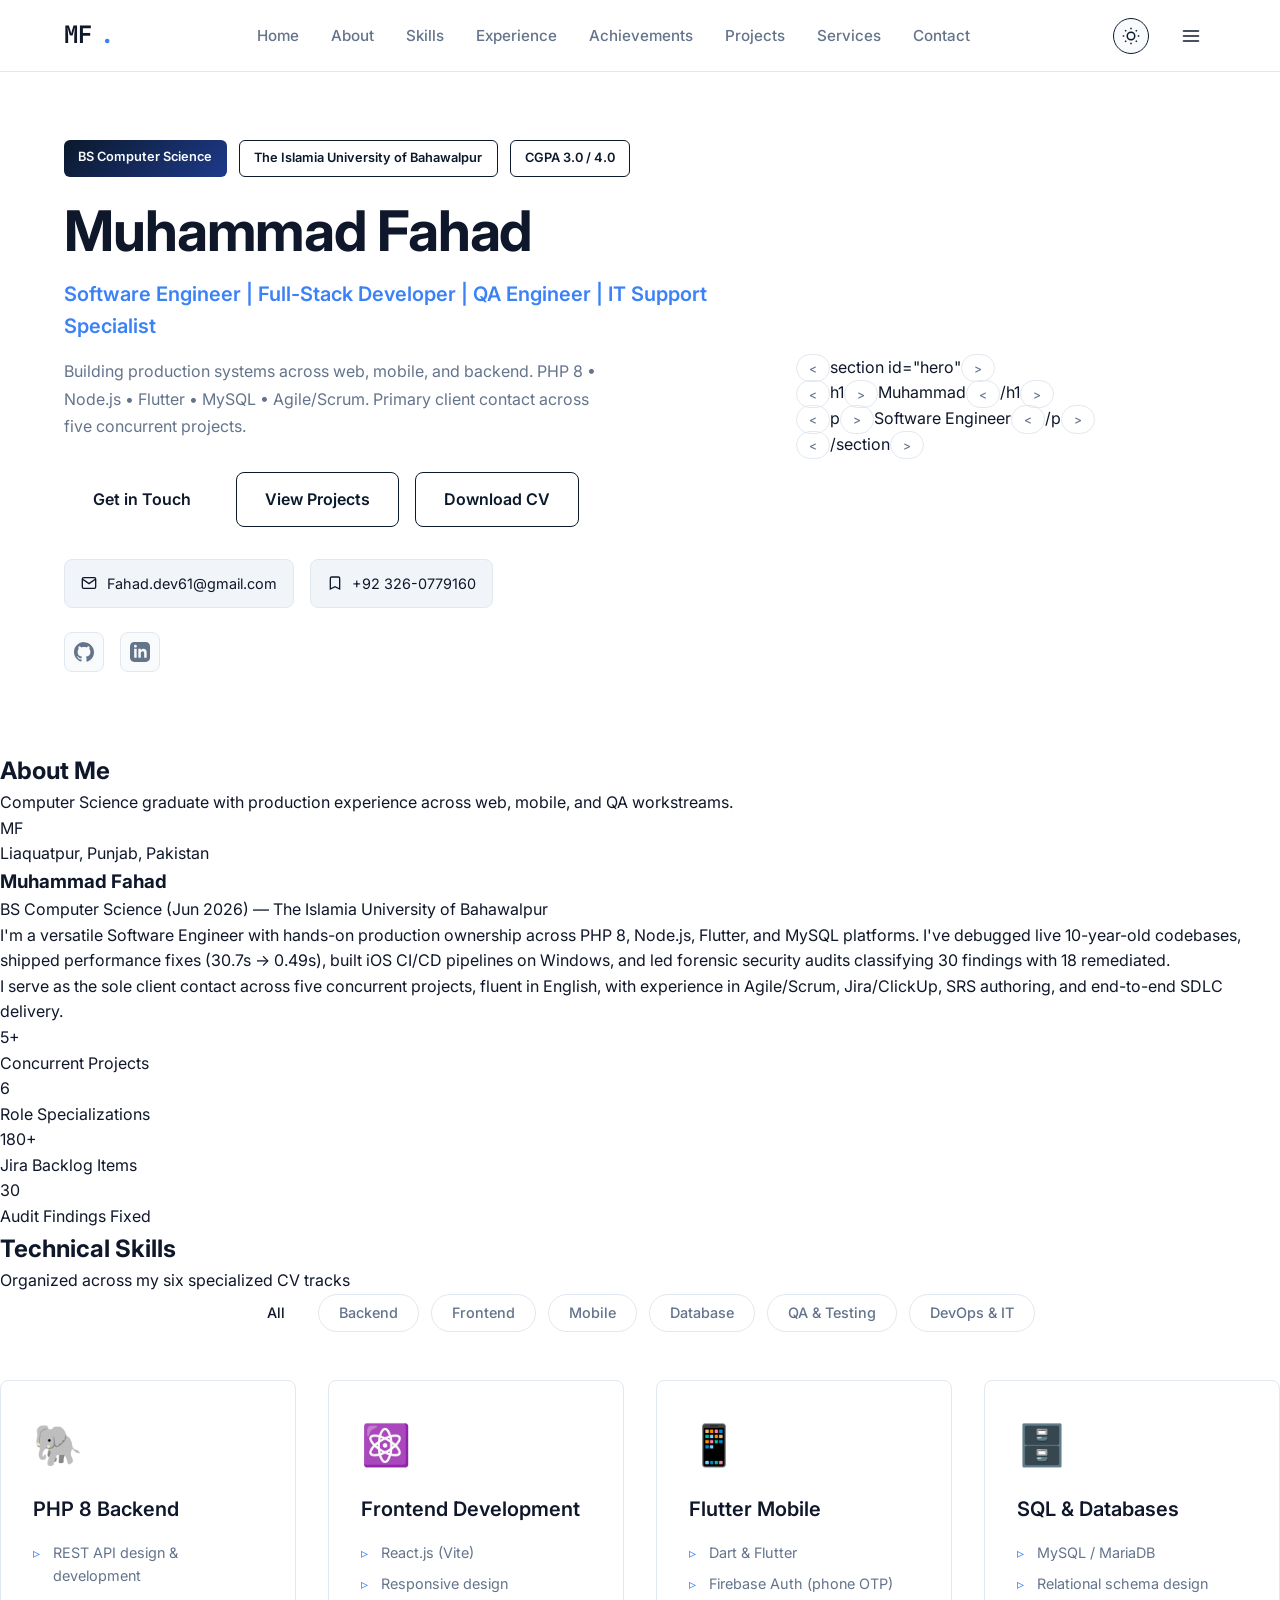
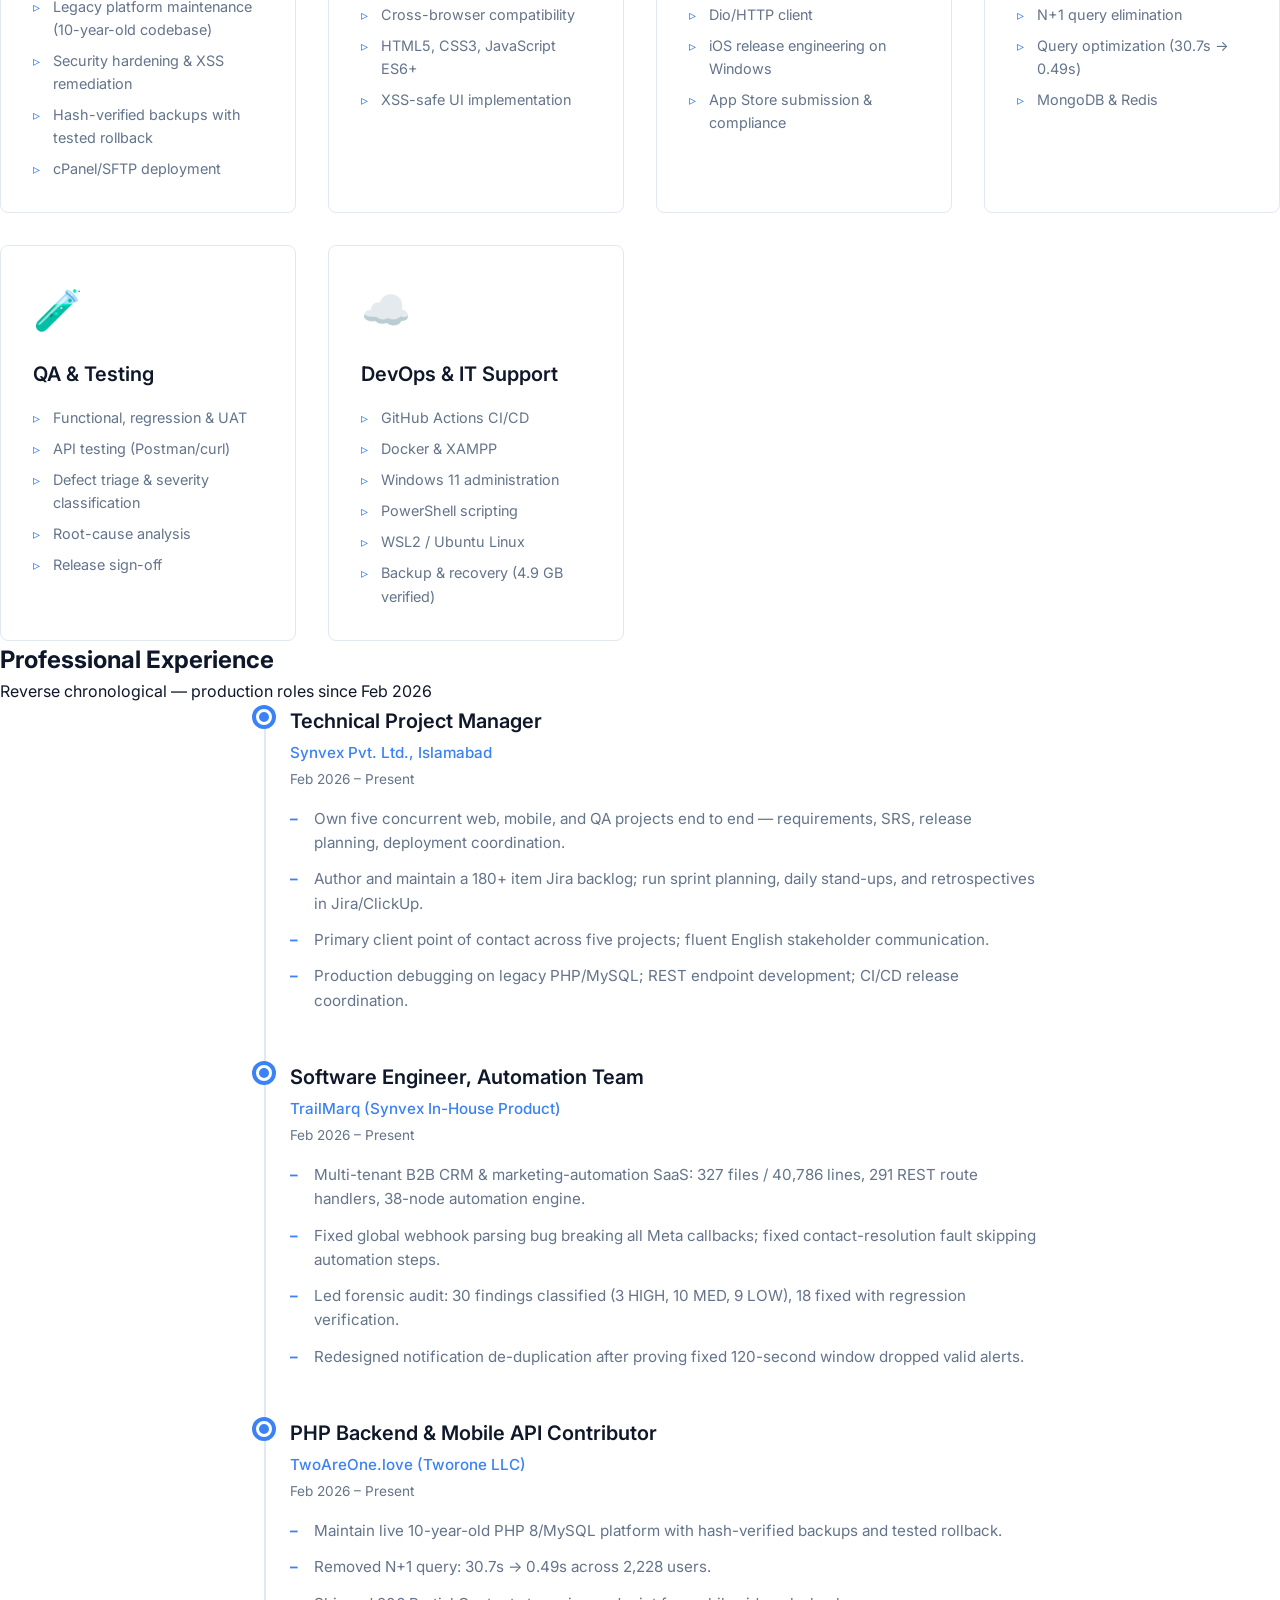
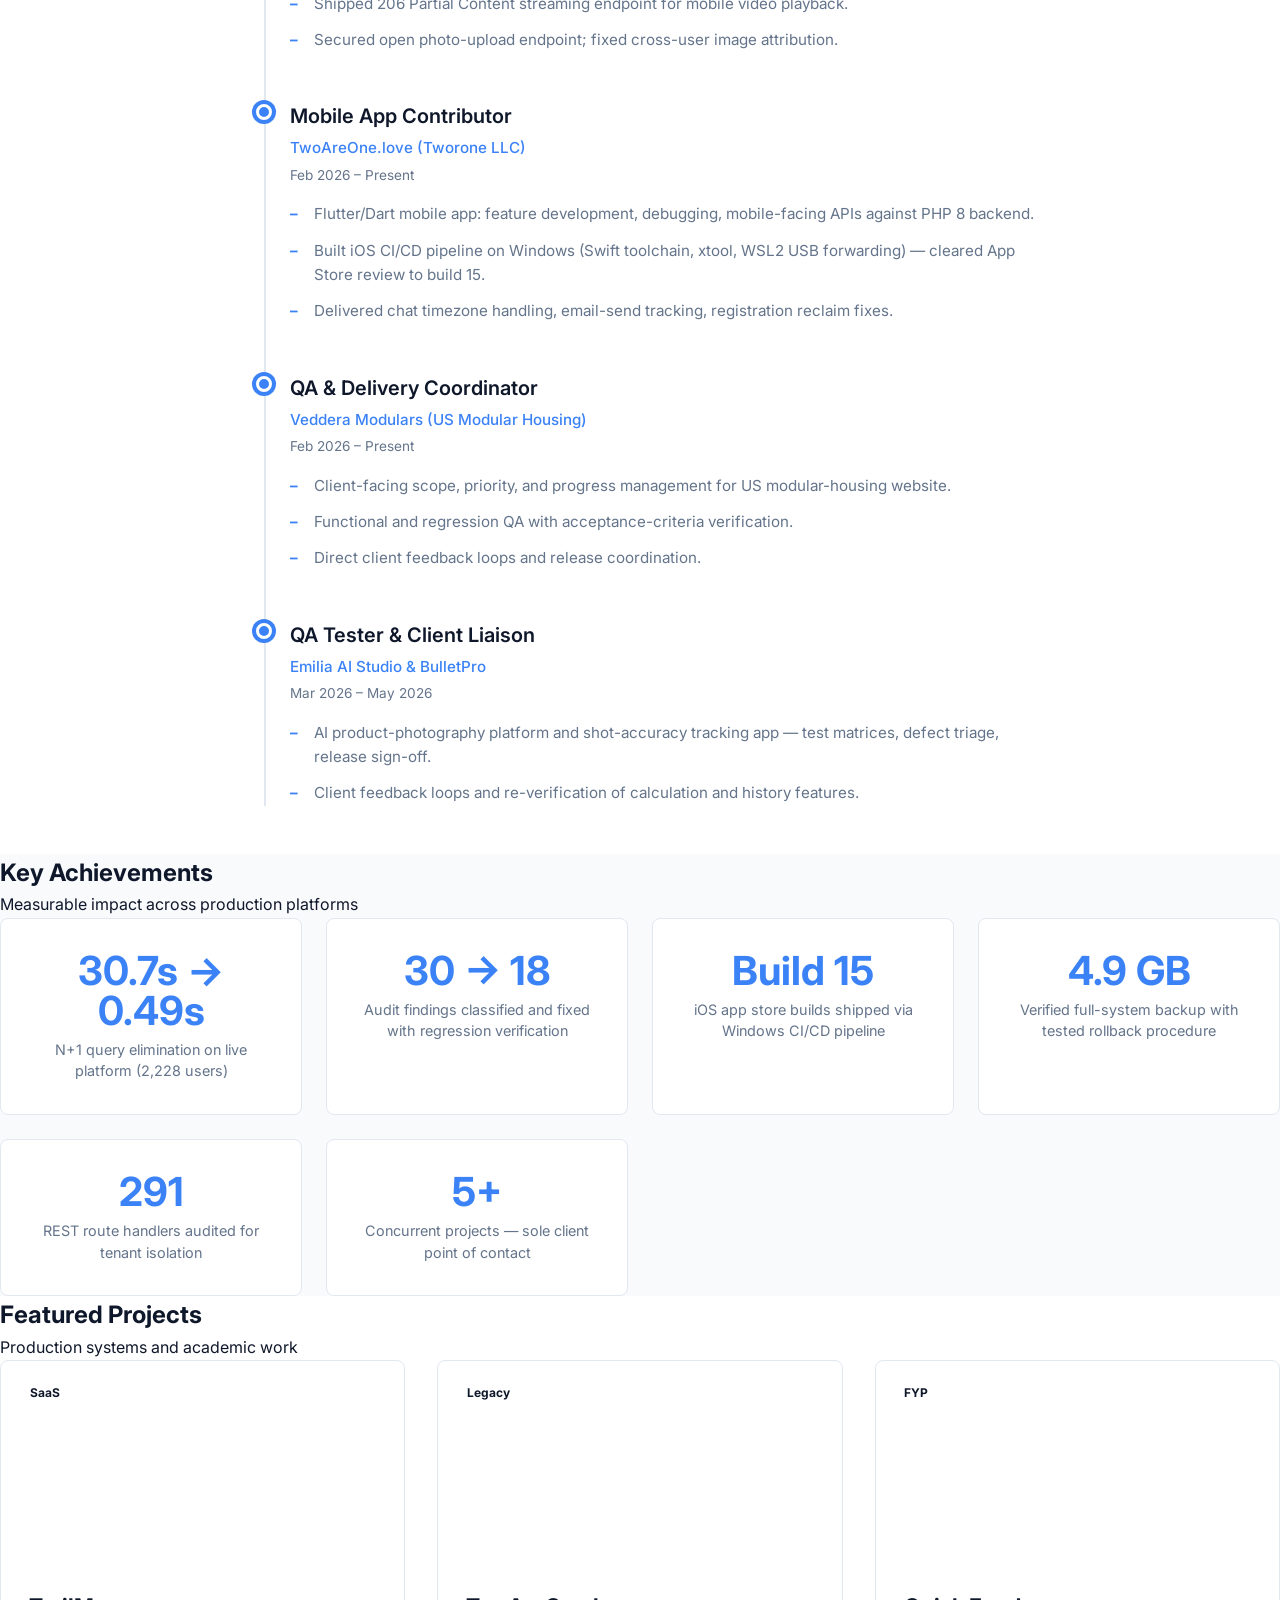
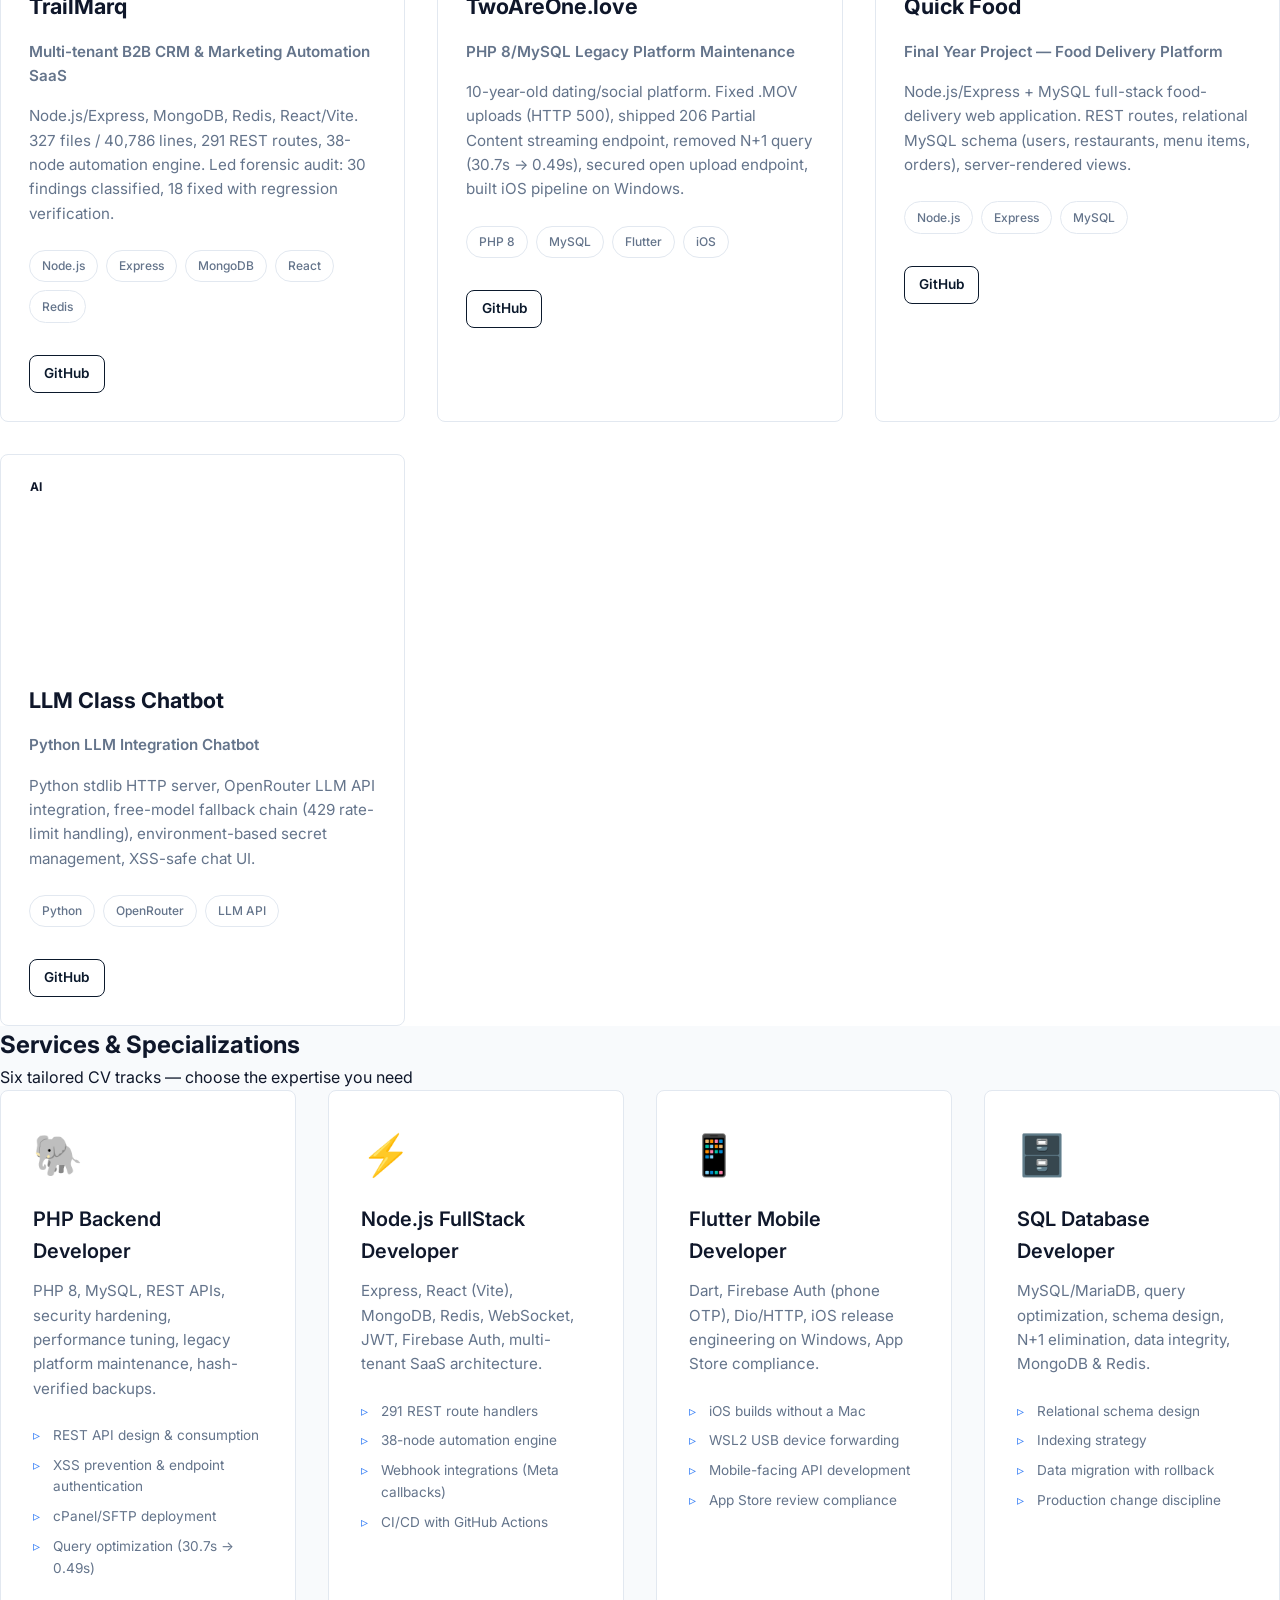
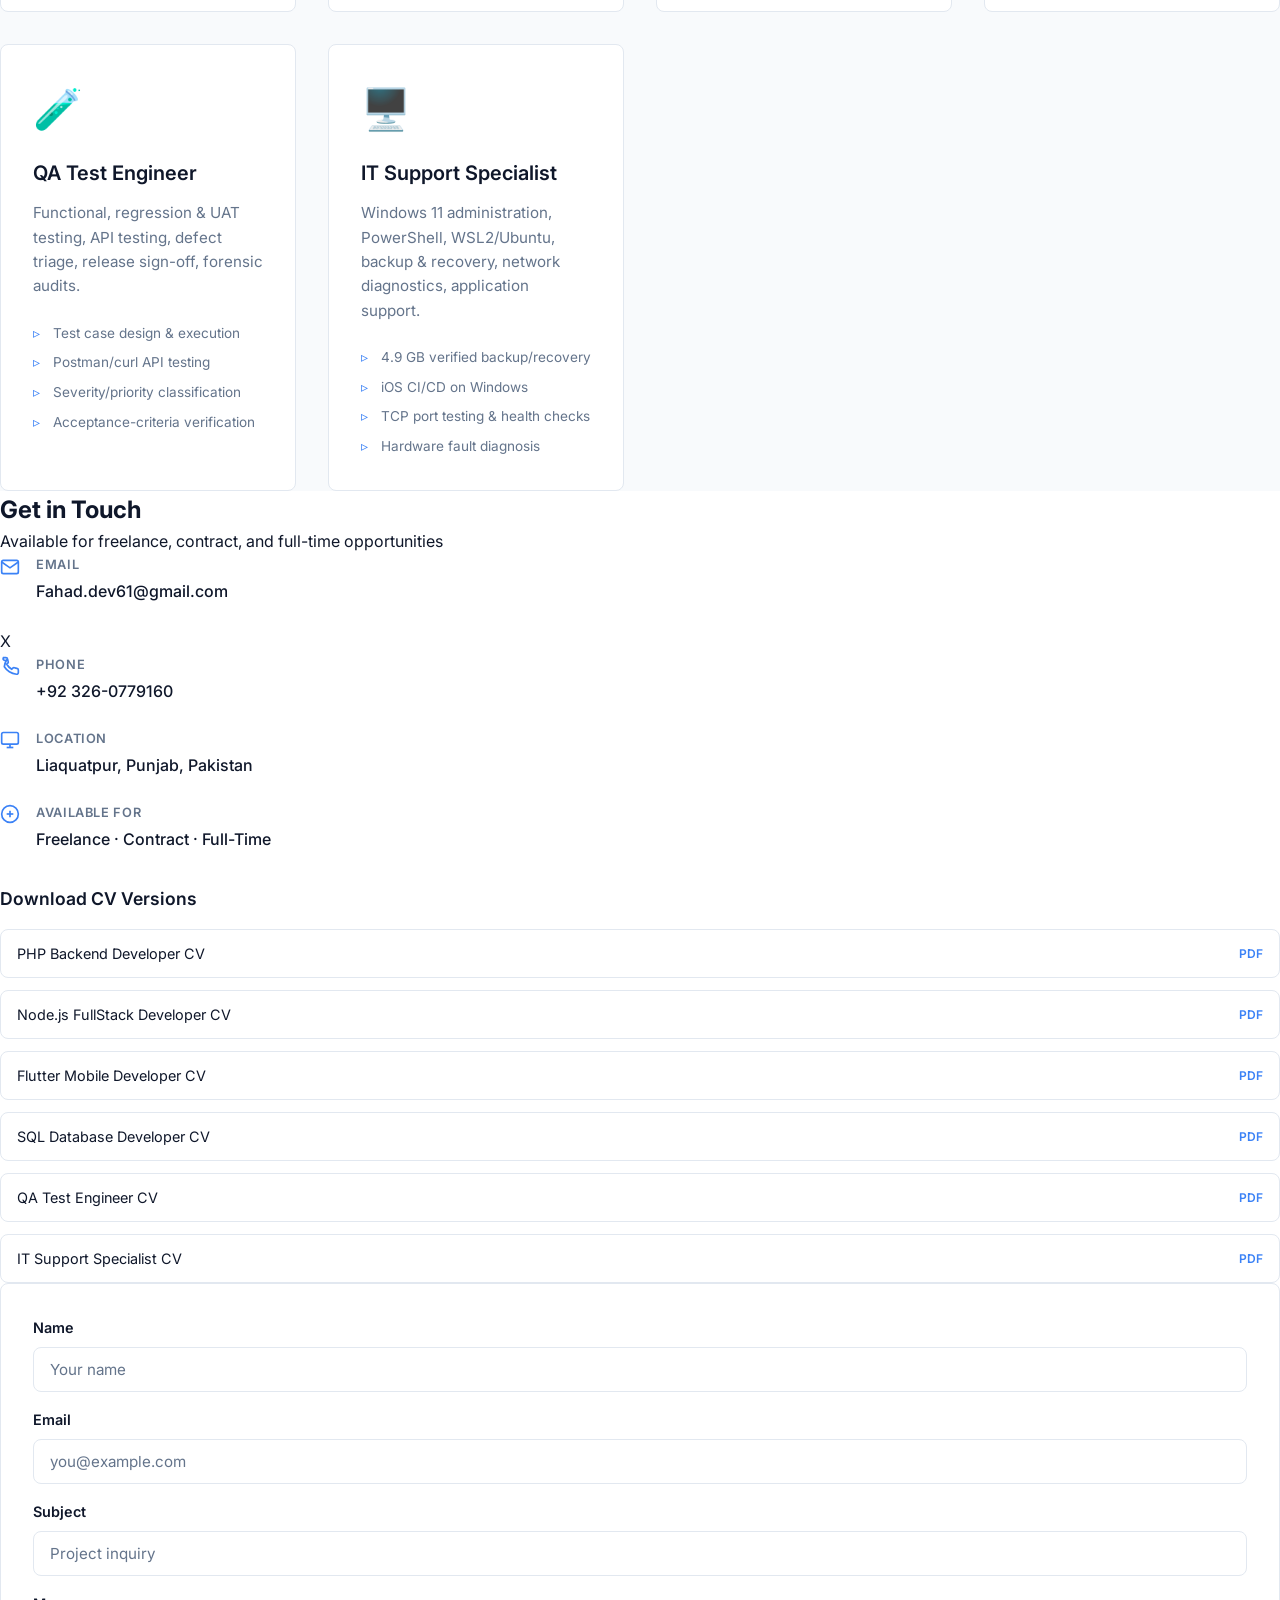
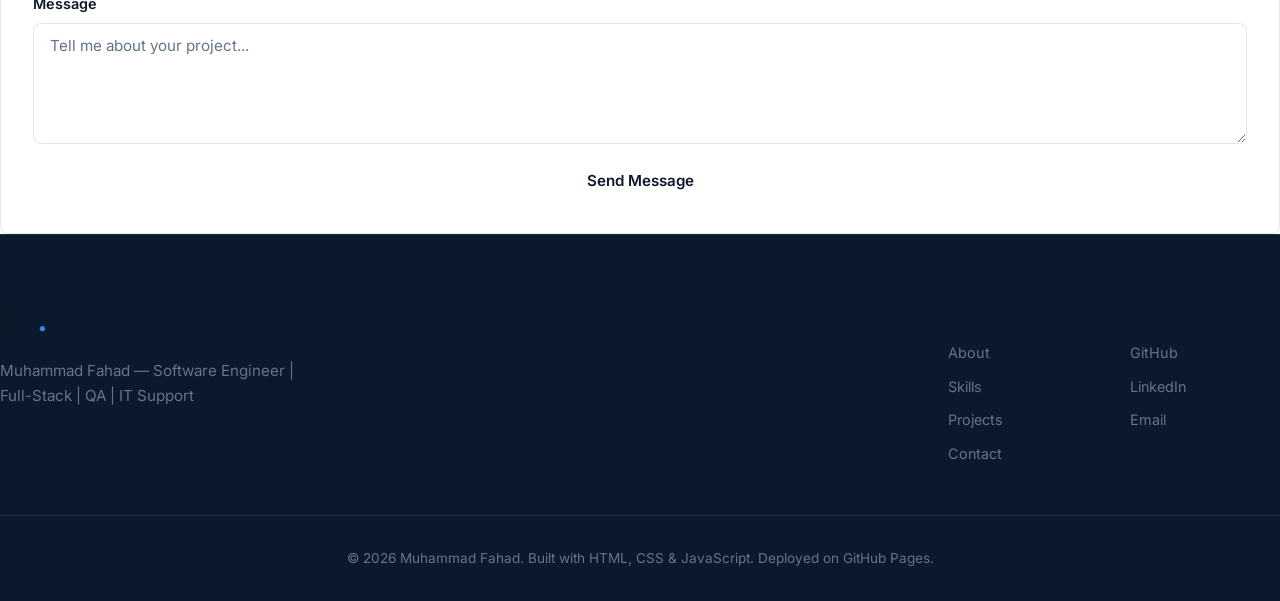
==== index.html @ 844cc90f "Initial commit: portfolio website" ====
<!DOCTYPE html>
<html lang="en">
<head>
    <meta charset="UTF-8">
    <meta name="viewport" content="width=device-width, initial-scale=1.0">
    <meta name="description" content="Muhammad Fahad — Software Engineer | Full-Stack Developer | QA Engineer | IT Support Specialist | BS Computer Science">
    <title>Muhammad Fahad | Software Engineer & Full-Stack Developer</title>
    <link rel="preconnect" href="https://fonts.googleapis.com">
    <link rel="preconnect" href="https://fonts.gstatic.com" crossorigin>
    <link href="https://fonts.googleapis.com/css2?family=Inter:wght@300;400;500;600;700&family=JetBrains+Mono:wght@400;500&display=swap" rel="stylesheet">
    <link rel="stylesheet" href="css/style.css">
</head>
<body>

    <!-- Navigation -->
    <nav class="navbar" id="navbar">
        <div class="nav-container">
            <a href="#" class="nav-logo">MF<span>.</span></a>
            <ul class="nav-links" id="nav-links">
                <li><a href="#hero" class="nav-link">Home</a></li>
                <li><a href="#about" class="nav-link">About</a></li>
                <li><a href="#skills" class="nav-link">Skills</a></li>
                <li><a href="#experience" class="nav-link">Experience</a></li>
                <li><a href="#achievements" class="nav-link">Achievements</a></li>
                <li><a href="#projects" class="nav-link">Projects</a></li>
                <li><a href="#services" class="nav-link">Services</a></li>
                <li><a href="#contact" class="nav-link">Contact</a></li>
            </ul>
            <div class="nav-actions">
                <button class="btn btn-outline btn-sm" id="theme-toggle" aria-label="Toggle dark mode">
                    <svg class="theme-icon sun" width="18" height="18" viewBox="0 0 24 24" fill="none" stroke="currentColor" stroke-width="2"><circle cx="12" cy="12" r="5"/><path d="M12 1v2M12 21v2M4.22 4.22l1.42 1.42M18.36 18.36l1.42 1.42M1 12h2M21 12h2M4.22 19.78l1.42-1.42M18.36 5.64l1.42-1.42"/></svg>
                    <svg class="theme-icon moon" width="18" height="18" viewBox="0 0 24 24" fill="none" stroke="currentColor" stroke-width="2"><path d="M21 12.79A9 9 0 1 1 11.21 3 7 7 0 0 0 21 12.79"/></svg>
                </button>
                <button class="btn btn-primary btn-sm mobile-menu-btn" id="mobile-menu-btn" aria-label="Open menu">
                    <svg width="20" height="20" viewBox="0 0 24 24" fill="none" stroke="currentColor" stroke-width="2" stroke-linecap="round" stroke-linejoin="round"><line x1="3" y1="12" x2="21" y2="12"/><line x1="3" y1="6" x2="21" y2="6"/><line x1="3" y1="18" x2="21" y2="18"/></svg>
                </button>
            </div>
        </div>
    </nav>
    <!-- Mobile Menu Overlay -->
    <div class="mobile-menu-overlay" id="mobile-menu-overlay">
        <div class="mobile-menu-content">
            <button class="btn btn-link mobile-close-btn" id="mobile-close-btn" aria-label="Close menu">
                <svg width="20" height="20" viewBox="0 0 24 24" fill="none" stroke="currentColor" stroke-width="2" stroke-linecap="round" stroke-linejoin="round"><line x1="18" y1="6" x2="6" y2="18"/><line x1="6" y1="6" x2="18" y2="18"/></svg>
            </button>
            <ul class="mobile-nav-links">
                <li><a href="#hero" class="mobile-nav-link">Home</a></li>
                <li><a href="#about" class="mobile-nav-link">About</a></li>
                <li><a href="#skills" class="mobile-nav-link">Skills</a></li>
                <li><a href="#experience" class="mobile-nav-link">Experience</a></li>
                <li><a href="#achievements" class="mobile-nav-link">Achievements</a></li>
                <li><a href="#projects" class="mobile-nav-link">Projects</a></li>
                <li><a href="#services" class="mobile-nav-link">Services</a></li>
                <li><a href="#contact" class="mobile-nav-link">Contact</a></li>
            </ul>
        </div>
    </div>
    <!-- Hero Section -->
    <section class="hero" id="hero">
        <div class="hero-container">
            <div class="hero-content">
                <div class="hero-badges">
                    <span class="badge badge-gradient">BS Computer Science</span>
                    <span class="badge badge-outline">The Islamia University of Bahawalpur</span>
                    <span class="badge badge-outline">CGPA 3.0 / 4.0</span>
                </div>
                <h1 class="hero-title">Muhammad Fahad</h1>
                <p class="hero-subtitle">Software Engineer | Full-Stack Developer | QA Engineer | IT Support Specialist</p>
                <p class="hero-description">Building production systems across web, mobile, and backend. PHP 8 • Node.js • Flutter • MySQL • Agile/Scrum. Primary client contact across five concurrent projects.</p>
                <div class="hero-actions">
                    <a href="#contact" class="btn btn-primary btn-lg">Get in Touch</a>
                    <a href="#projects" class="btn btn-outline btn-lg">View Projects</a>
                    <a href="assets/cv-downloads/Muhammad_Fahad_Resume_Overall.pdf" class="btn btn-outline btn-lg" download>Download CV</a>
                </div>
                <div class="hero-contact-chips">
                    <div class="contact-chip">
                        <svg width="16" height="16" viewBox="0 0 24 24" fill="none" stroke="currentColor" stroke-width="2"><path d="M4 4h16c1.1 0 2 .9 2 2v12c0 1.1-.9 2-2 2H4c-1.1 0-2-.9-2-2V6c0-1.1.9-2 2-2z"/><polyline points="22,6 12,13 2,6"/></svg>
                        <span>Fahad.dev61@gmail.com</span>
                    </div>
                    <div class="contact-chip">
                        <svg width="16" height="16" viewBox="0 0 24 24" fill="none" stroke="currentColor" stroke-width="2"><path d="M5 5a2 2 0 0 1 2-2h10a2 2 0 0 1 2 2v16l-7-3.5L5 21V5z"/></svg>
                        <span>+92 326-0779160</span>
                    </div>
                </div>
                <div class="hero-social">
                    <a href="https://github.com/Faha61" target="_blank" rel="noopener noreferrer" class="social-link" aria-label="GitHub">
                        <svg width="20" height="20" viewBox="0 0 24 24" fill="currentColor"><path d="M12 0c-6.626 0-12 5.373-12 12 0 5.302 3.438 9.8 8.205 11.385.6.113.82-.258.82-.577 0-.285-.01-1.04-.015-2.04-3.338.724-4.042-1.61-4.042-1.61C4.422 18.07 3.633 17.7 3.633 17.7c-1.087-.744.084-.729.084-.729 1.205.084 1.838 1.236 1.838 1.236 1.07 1.835 2.809 1.301 3.495.998.108-.776.417-1.305.762-1.604-2.665-.305-5.467-1.334-5.467-5.931 0-1.311.469-2.381 1.236-3.221-.124-.303-.535-1.524.117-3.176 0 0 1.008-.322 3.301 1.23.957-.266 1.983-.399 3.003-.404 1.02.005 2.047.138 3.006.404 2.291-1.552 3.297-1.23 3.297-1.23.653 1.653.242 2.874.118 3.176.77.84 1.235 1.911 1.235 3.221 0 4.609-2.807 5.624-5.479 5.921.43.372.823 1.102.823 2.222 0 1.606-.015 2.896-.015 3.286 0 .315.21.69.825.57C20.565 22.092 24 17.592 24 12.296c0-6.627-5.373-12-12-12"/></svg>
                    </a>
                    <a href="https://linkedin.com/in/m-fahad-project-manager" target="_blank" rel="noopener noreferrer" class="social-link" aria-label="LinkedIn">
                        <svg width="20" height="20" viewBox="0 0 24 24" fill="currentColor"><path d="M19 0h-14c-2.761 0-5 2.239-5 5v14c0 2.761 2.239 5 5 5h14c2.762 0 5-2.239 5-5v-14c0-2.761-2.238-5-5-5zm-11 19h-3v-11h3v11zm-1.5-12.268c-.966 0-1.75-.79-1.75-1.764s.784-1.764 1.75-1.764 1.75.79 1.75 1.764-.783 1.764-1.75 1.764zm13.5 12.268h-3v-5.604c0-3.368-4-3.113-4 0v5.604h-3v-11h3v1.765c1.396-2.586 7-2.777 7 2.476v6.759z"/></svg>
                    </a>
                </div>
            </div>
            <div class="hero-visual">
                <div class="hero-card">
                    <div class="hero-card-header">
                        <div class="dot dot-red"></div>
                        <div class="dot dot-yellow"></div>
                        <div class="dot dot-green"></div>
                    </div>
                    <div class="hero-card-body">
                        <div class="code-line"><span class="tag">&lt;</span><span class="tag-name">section</span> <span class="attr">id</span>=<span class="attr-value">"hero"</span><span class="tag">&gt;</span></div>
                        <div class="code-line"><span class="indent"> </span><span class="tag">&lt;</span><span class="tag-name">h1</span><span class="tag">&gt;</span>Muhammad<span class="tag">&lt;</span>/<span class="tag-name">h1</span><span class="tag">&gt;</span></div>
                        <div class="code-line"><span class="indent"> </span><span class="tag">&lt;</span><span class="tag-name">p</span><span class="tag">&gt;</span>Software Engineer<span class="tag">&lt;</span>/<span class="tag-name">p</span><span class="tag">&gt;</span></div>
                        <div class="code-line"><span class="tag">&lt;</span>/<span class="tag-name">section</span><span class="tag">&gt;</span></div>
                    </div>
                </div>
            </div>
        </div>
    </section>
    <!-- About Section -->
    <section class="section" id="about">
        <div class="container">
            <div class="section-header">
                <h2 class="section-title">About Me</h2>
                <p class="section-subtitle">Computer Science graduate with production experience across web, mobile, and QA workstreams.</p>
            </div>
            <div class="about-grid">
                <div class="about-image">
                    <div class="image-placeholder">
                        <div class="avatar-frame">MF</div>
                        <div class="image-overlay"><span class="overlay-badge">Liaquatpur, Punjab, Pakistan</span></div>
                    </div>
                </div>
                <div class="about-content">
                    <h3>Muhammad Fahad</h3>
                    <p class="about-lead">BS Computer Science (Jun 2026) — The Islamia University of Bahawalpur</p>
                    <p>I'm a versatile Software Engineer with hands-on production ownership across PHP 8, Node.js, Flutter, and MySQL platforms. I've debugged live 10-year-old codebases, shipped performance fixes (30.7s → 0.49s), built iOS CI/CD pipelines on Windows, and led forensic security audits classifying 30 findings with 18 remediated.</p>
                    <p>I serve as the sole client contact across five concurrent projects, fluent in English, with experience in Agile/Scrum, Jira/ClickUp, SRS authoring, and end-to-end SDLC delivery.</p>
                    <div class="about-stats">
                        <div class="stat"><div class="stat-number">5+</div><div class="stat-label">Concurrent Projects</div></div>
                        <div class="stat"><div class="stat-number">6</div><div class="stat-label">Role Specializations</div></div>
                        <div class="stat"><div class="stat-number">180+</div><div class="stat-label">Jira Backlog Items</div></div>
                        <div class="stat"><div class="stat-number">30</div><div class="stat-label">Audit Findings Fixed</div></div>
                    </div>
                </div>
            </div>
        </div>
    </section>
    <!-- Skills Section -->
    <section class="section" id="skills">
        <div class="container">
            <div class="section-header">
                <h2 class="section-title">Technical Skills</h2>
                <p class="section-subtitle">Organized across my six specialized CV tracks</p>
            </div>
            <div class="skill-filters">
                <button class="filter-btn active" data-filter="all">All</button>
                <button class="filter-btn" data-filter="backend">Backend</button>
                <button class="filter-btn" data-filter="frontend">Frontend</button>
                <button class="filter-btn" data-filter="mobile">Mobile</button>
                <button class="filter-btn" data-filter="database">Database</button>
                <button class="filter-btn" data-filter="qa">QA & Testing</button>
                <button class="filter-btn" data-filter="devops">DevOps & IT</button>
            </div>
            <div class="skills-grid" id="skills-grid">
                <div class="skill-card" data-category="backend">
                    <div class="skill-icon">🐘</div>
                    <h3>PHP 8 Backend</h3>
                    <ul class="skill-list">
                        <li>REST API design & development</li>
                        <li>Legacy platform maintenance (10-year-old codebase)</li>
                        <li>Security hardening & XSS remediation</li>
                        <li>Hash-verified backups with tested rollback</li>
                        <li>cPanel/SFTP deployment</li>
                    </ul>
                </div>
                <div class="skill-card" data-category="frontend">
                    <div class="skill-icon">⚛️</div>
                    <h3>Frontend Development</h3>
                    <ul class="skill-list">
                        <li>React.js (Vite)</li>
                        <li>Responsive design</li>
                        <li>Cross-browser compatibility</li>
                        <li>HTML5, CSS3, JavaScript ES6+</li>
                        <li>XSS-safe UI implementation</li>
                    </ul>
                </div>
                <div class="skill-card" data-category="mobile">
                    <div class="skill-icon">📱</div>
                    <h3>Flutter Mobile</h3>
                    <ul class="skill-list">
                        <li>Dart & Flutter</li>
                        <li>Firebase Auth (phone OTP)</li>
                        <li>Dio/HTTP client</li>
                        <li>iOS release engineering on Windows</li>
                        <li>App Store submission & compliance</li>
                    </ul>
                </div>
                <div class="skill-card" data-category="database">
                    <div class="skill-icon">🗄️</div>
                    <h3>SQL & Databases</h3>
                    <ul class="skill-list">
                        <li>MySQL / MariaDB</li>
                        <li>Relational schema design</li>
                        <li>N+1 query elimination</li>
                        <li>Query optimization (30.7s → 0.49s)</li>
                        <li>MongoDB & Redis</li>
                    </ul>
                </div>
                <div class="skill-card" data-category="qa">
                    <div class="skill-icon">🧪</div>
                    <h3>QA & Testing</h3>
                    <ul class="skill-list">
                        <li>Functional, regression & UAT</li>
                        <li>API testing (Postman/curl)</li>
                        <li>Defect triage & severity classification</li>
                        <li>Root-cause analysis</li>
                        <li>Release sign-off</li>
                    </ul>
                </div>
                <div class="skill-card" data-category="devops">
                    <div class="skill-icon">☁️</div>
                    <h3>DevOps & IT Support</h3>
                    <ul class="skill-list">
                        <li>GitHub Actions CI/CD</li>
                        <li>Docker & XAMPP</li>
                        <li>Windows 11 administration</li>
                        <li>PowerShell scripting</li>
                        <li>WSL2 / Ubuntu Linux</li>
                        <li>Backup & recovery (4.9 GB verified)</li>
                    </ul>
                </div>
            </div>
        </div>
    </section>
    <!-- Experience Section -->
    <section class="section" id="experience">
        <div class="container">
            <div class="section-header">
                <h2 class="section-title">Professional Experience</h2>
                <p class="section-subtitle">Reverse chronological — production roles since Feb 2026</p>
            </div>
            <div class="timeline">
                <div class="timeline-item">
                    <div class="timeline-marker"></div>
                    <div class="timeline-content">
                        <div class="timeline-header">
                            <h3>Technical Project Manager</h3>
                            <span class="timeline-company">Synvex Pvt. Ltd., Islamabad</span>
                            <span class="timeline-date">Feb 2026 – Present</span>
                        </div>
                        <ul class="timeline-bullets">
                            <li>Own five concurrent web, mobile, and QA projects end to end — requirements, SRS, release planning, deployment coordination.</li>
                            <li>Author and maintain a 180+ item Jira backlog; run sprint planning, daily stand-ups, and retrospectives in Jira/ClickUp.</li>
                            <li>Primary client point of contact across five projects; fluent English stakeholder communication.</li>
                            <li>Production debugging on legacy PHP/MySQL; REST endpoint development; CI/CD release coordination.</li>
                        </ul>
                    </div>
                </div>
                <div class="timeline-item">
                    <div class="timeline-marker"></div>
                    <div class="timeline-content">
                        <div class="timeline-header">
                            <h3>Software Engineer, Automation Team</h3>
                            <span class="timeline-company">TrailMarq (Synvex In-House Product)</span>
                            <span class="timeline-date">Feb 2026 – Present</span>
                        </div>
                        <ul class="timeline-bullets">
                            <li>Multi-tenant B2B CRM & marketing-automation SaaS: 327 files / 40,786 lines, 291 REST route handlers, 38-node automation engine.</li>
                            <li>Fixed global webhook parsing bug breaking all Meta callbacks; fixed contact-resolution fault skipping automation steps.</li>
                            <li>Led forensic audit: 30 findings classified (3 HIGH, 10 MED, 9 LOW), 18 fixed with regression verification.</li>
                            <li>Redesigned notification de-duplication after proving fixed 120-second window dropped valid alerts.</li>
                        </ul>
                    </div>
                </div>
                <div class="timeline-item">
                    <div class="timeline-marker"></div>
                    <div class="timeline-content">
                        <div class="timeline-header">
                            <h3>PHP Backend & Mobile API Contributor</h3>
                            <span class="timeline-company">TwoAreOne.love (Tworone LLC)</span>
                            <span class="timeline-date">Feb 2026 – Present</span>
                        </div>
                        <ul class="timeline-bullets">
                            <li>Maintain live 10-year-old PHP 8/MySQL platform with hash-verified backups and tested rollback.</li>
                            <li>Removed N+1 query: 30.7s → 0.49s across 2,228 users.</li>
                            <li>Shipped 206 Partial Content streaming endpoint for mobile video playback.</li>
                            <li>Secured open photo-upload endpoint; fixed cross-user image attribution.</li>
                        </ul>
                    </div>
                </div>
                <div class="timeline-item">
                    <div class="timeline-marker"></div>
                    <div class="timeline-content">
                        <div class="timeline-header">
                            <h3>Mobile App Contributor</h3>
                            <span class="timeline-company">TwoAreOne.love (Tworone LLC)</span>
                            <span class="timeline-date">Feb 2026 – Present</span>
                        </div>
                        <ul class="timeline-bullets">
                            <li>Flutter/Dart mobile app: feature development, debugging, mobile-facing APIs against PHP 8 backend.</li>
                            <li>Built iOS CI/CD pipeline on Windows (Swift toolchain, xtool, WSL2 USB forwarding) — cleared App Store review to build 15.</li>
                            <li>Delivered chat timezone handling, email-send tracking, registration reclaim fixes.</li>
                        </ul>
                    </div>
                </div>
                <div class="timeline-item">
                    <div class="timeline-marker"></div>
                    <div class="timeline-content">
                        <div class="timeline-header">
                            <h3>QA & Delivery Coordinator</h3>
                            <span class="timeline-company">Veddera Modulars (US Modular Housing)</span>
                            <span class="timeline-date">Feb 2026 – Present</span>
                        </div>
                        <ul class="timeline-bullets">
                            <li>Client-facing scope, priority, and progress management for US modular-housing website.</li>
                            <li>Functional and regression QA with acceptance-criteria verification.</li>
                            <li>Direct client feedback loops and release coordination.</li>
                        </ul>
                    </div>
                </div>
                <div class="timeline-item">
                    <div class="timeline-marker"></div>
                    <div class="timeline-content">
                        <div class="timeline-header">
                            <h3>QA Tester & Client Liaison</h3>
                            <span class="timeline-company">Emilia AI Studio & BulletPro</span>
                            <span class="timeline-date">Mar 2026 – May 2026</span>
                        </div>
                        <ul class="timeline-bullets">
                            <li>AI product-photography platform and shot-accuracy tracking app — test matrices, defect triage, release sign-off.</li>
                            <li>Client feedback loops and re-verification of calculation and history features.</li>
                        </ul>
                    </div>
                </div>
            </div>
        </div>
    </section>
    <!-- Achievements Section -->
    <section class="section bg-light" id="achievements">
        <div class="container">
            <div class="section-header">
                <h2 class="section-title">Key Achievements</h2>
                <p class="section-subtitle">Measurable impact across production platforms</p>
            </div>
            <div class="achievements-grid">
                <div class="achievement-card">
                    <div class="achievement-number">30.7s → 0.49s</div>
                    <div class="achievement-label">N+1 query elimination on live platform (2,228 users)</div>
                </div>
                <div class="achievement-card">
                    <div class="achievement-number">30 → 18</div>
                    <div class="achievement-label">Audit findings classified and fixed with regression verification</div>
                </div>
                <div class="achievement-card">
                    <div class="achievement-number">Build 15</div>
                    <div class="achievement-label">iOS app store builds shipped via Windows CI/CD pipeline</div>
                </div>
                <div class="achievement-card">
                    <div class="achievement-number">4.9 GB</div>
                    <div class="achievement-label">Verified full-system backup with tested rollback procedure</div>
                </div>
                <div class="achievement-card">
                    <div class="achievement-number">291</div>
                    <div class="achievement-label">REST route handlers audited for tenant isolation</div>
                </div>
                <div class="achievement-card">
                    <div class="achievement-number">5+</div>
                    <div class="achievement-label">Concurrent projects — sole client point of contact</div>
                </div>
            </div>
        </div>
    </section>
    <!-- Projects Section -->
    <section class="section" id="projects">
        <div class="container">
            <div class="section-header">
                <h2 class="section-title">Featured Projects</h2>
                <p class="section-subtitle">Production systems and academic work</p>
            </div>
            <div class="projects-grid">
                <div class="project-card">
                    <div class="project-image">
                        <div class="project-badge">SaaS</div>
                    </div>
                    <div class="project-content">
                        <h3>TrailMarq</h3>
                        <p class="project-tagline">Multi-tenant B2B CRM & Marketing Automation SaaS</p>
                        <p>Node.js/Express, MongoDB, Redis, React/Vite. 327 files / 40,786 lines, 291 REST routes, 38-node automation engine. Led forensic audit: 30 findings classified, 18 fixed with regression verification.</p>
                        <div class="project-tags">
                            <span class="tag">Node.js</span>
                            <span class="tag">Express</span>
                            <span class="tag">MongoDB</span>
                            <span class="tag">React</span>
                            <span class="tag">Redis</span>
                        </div>
                        <div class="project-actions">
                            <a href="https://github.com/Faha61" target="_blank" rel="noopener noreferrer" class="btn btn-outline btn-sm">GitHub</a>
                        </div>
                    </div>
                </div>
                <div class="project-card">
                    <div class="project-image">
                        <div class="project-badge">Legacy</div>
                    </div>
                    <div class="project-content">
                        <h3>TwoAreOne.love</h3>
                        <p class="project-tagline">PHP 8/MySQL Legacy Platform Maintenance</p>
                        <p>10-year-old dating/social platform. Fixed .MOV uploads (HTTP 500), shipped 206 Partial Content streaming endpoint, removed N+1 query (30.7s → 0.49s), secured open upload endpoint, built iOS pipeline on Windows.</p>
                        <div class="project-tags">
                            <span class="tag">PHP 8</span>
                            <span class="tag">MySQL</span>
                            <span class="tag">Flutter</span>
                            <span class="tag">iOS</span>
                        </div>
                        <div class="project-actions">
                            <a href="https://github.com/Faha61" target="_blank" rel="noopener noreferrer" class="btn btn-outline btn-sm">GitHub</a>
                        </div>
                    </div>
                </div>
                <div class="project-card">
                    <div class="project-image">
                        <div class="project-badge">FYP</div>
                    </div>
                    <div class="project-content">
                        <h3>Quick Food</h3>
                        <p class="project-tagline">Final Year Project — Food Delivery Platform</p>
                        <p>Node.js/Express + MySQL full-stack food-delivery web application. REST routes, relational MySQL schema (users, restaurants, menu items, orders), server-rendered views.</p>
                        <div class="project-tags">
                            <span class="tag">Node.js</span>
                            <span class="tag">Express</span>
                            <span class="tag">MySQL</span>
                        </div>
                        <div class="project-actions">
                            <a href="https://github.com/Faha61/FYP-FOOD-DELIVERY-WEBSITE-QUICK-FOOD-" target="_blank" rel="noopener noreferrer" class="btn btn-outline btn-sm">GitHub</a>
                        </div>
                    </div>
                </div>
                <div class="project-card">
                    <div class="project-image">
                        <div class="project-badge">AI</div>
                    </div>
                    <div class="project-content">
                        <h3>LLM Class Chatbot</h3>
                        <p class="project-tagline">Python LLM Integration Chatbot</p>
                        <p>Python stdlib HTTP server, OpenRouter LLM API integration, free-model fallback chain (429 rate-limit handling), environment-based secret management, XSS-safe chat UI.</p>
                        <div class="project-tags">
                            <span class="tag">Python</span>
                            <span class="tag">OpenRouter</span>
                            <span class="tag">LLM API</span>
                        </div>
                        <div class="project-actions">
                            <a href="https://github.com/Faha61" target="_blank" rel="noopener noreferrer" class="btn btn-outline btn-sm">GitHub</a>
                        </div>
                    </div>
                </div>
            </div>
        </div>
    </section>
<!-- Services Section -->
    <section class="section bg-light" id="services">
        <div class="container">
            <div class="section-header">
                <h2 class="section-title">Services & Specializations</h2>
                <p class="section-subtitle">Six tailored CV tracks — choose the expertise you need</p>
            </div>
            <div class="services-grid">
                <div class="service-card">
                    <div class="service-icon">🐘</div>
                    <h3>PHP Backend Developer</h3>
                    <p>PHP 8, MySQL, REST APIs, security hardening, performance tuning, legacy platform maintenance, hash-verified backups.</p>
                    <ul class="service-details">
                        <li>REST API design & consumption</li>
                        <li>XSS prevention & endpoint authentication</li>
                        <li>cPanel/SFTP deployment</li>
                        <li>Query optimization (30.7s → 0.49s)</li>
                    </ul>
                </div>
                <div class="service-card">
                    <div class="service-icon">⚡</div>
                    <h3>Node.js FullStack Developer</h3>
                    <p>Express, React (Vite), MongoDB, Redis, WebSocket, JWT, Firebase Auth, multi-tenant SaaS architecture.</p>
                    <ul class="service-details">
                        <li>291 REST route handlers</li>
                        <li>38-node automation engine</li>
                        <li>Webhook integrations (Meta callbacks)</li>
                        <li>CI/CD with GitHub Actions</li>
                    </ul>
                </div>
                <div class="service-card">
                    <div class="service-icon">📱</div>
                    <h3>Flutter Mobile Developer</h3>
                    <p>Dart, Firebase Auth (phone OTP), Dio/HTTP, iOS release engineering on Windows, App Store compliance.</p>
                    <ul class="service-details">
                        <li>iOS builds without a Mac</li>
                        <li>WSL2 USB device forwarding</li>
                        <li>Mobile-facing API development</li>
                        <li>App Store review compliance</li>
                    </ul>
                </div>
                <div class="service-card">
                    <div class="service-icon">🗄️</div>
                    <h3>SQL Database Developer</h3>
                    <p>MySQL/MariaDB, query optimization, schema design, N+1 elimination, data integrity, MongoDB & Redis.</p>
                    <ul class="service-details">
                        <li>Relational schema design</li>
                        <li>Indexing strategy</li>
                        <li>Data migration with rollback</li>
                        <li>Production change discipline</li>
                    </ul>
                </div>
                <div class="service-card">
                    <div class="service-icon">🧪</div>
                    <h3>QA Test Engineer</h3>
                    <p>Functional, regression & UAT testing, API testing, defect triage, release sign-off, forensic audits.</p>
                    <ul class="service-details">
                        <li>Test case design & execution</li>
                        <li>Postman/curl API testing</li>
                        <li>Severity/priority classification</li>
                        <li>Acceptance-criteria verification</li>
                    </ul>
                </div>
                <div class="service-card">
                    <div class="service-icon">🖥️</div>
                    <h3>IT Support Specialist</h3>
                    <p>Windows 11 administration, PowerShell, WSL2/Ubuntu, backup & recovery, network diagnostics, application support.</p>
                    <ul class="service-details">
                        <li>4.9 GB verified backup/recovery</li>
                        <li>iOS CI/CD on Windows</li>
                        <li>TCP port testing & health checks</li>
                        <li>Hardware fault diagnosis</li>
                    </ul>
                </div>
            </div>
        </div>
    </section>
<!-- Contact Section -->
    <section class="section" id="contact">
        <div class="container">
            <div class="section-header">
                <h2 class="section-title">Get in Touch</h2>
                <p class="section-subtitle">Available for freelance, contract, and full-time opportunities</p>
            </div>
<div class="contact-item">
        <svg width="20" height="20" viewBox="0 0 24 24" fill="none" stroke="currentColor" stroke-width="2"><path d="M4 4h16c1.1 0 2 .9 2 2v12c0 1.1-.9 2-2 2H4c-1.1 0-2-.9-2-2V6c0-1.1.9-2 2-2z"/><polyline points="22,6 12,13 2,6"/></svg>
        <div>
            <div class="contact-label">Email</div>
            <div class="contact-value" id="email-value">Fahad.dev61@gmail.com</div>
        </div>
    </div>
X
<div class="contact-item">
        <svg width="20" height="20" viewBox="0 0 24 24" fill="none" stroke="currentColor" stroke-width="2"><path d="M22 16.92v3a2 2 0 0 1-2.18 2 19.79 19.79 0 0 1-8.63-3.07 19.5 19.5 0 0 1-6-6 19.79 19.79 0 0 1 3.07-8.63A2 2 0 0 1 4.11 2h3a2 2 0 0 1 2 1.72 12.84 12.84 0 0 0 .7 2.81 2 2 0 0 1-.45 2.11L8.09 9.91a16 16 0 0 0 6 6l1.27-1.27a2 2 0 0 1 2.11-.45 12.84 12.84 0 0 0 2.81.7A2 2 0 0 1 22 16.92z"/></svg>
        <div>
            <div class="contact-label">Phone</div>
            <div class="contact-value" id="phone-value">+92 326-0779160</div>
        </div>
    </div>
<div class="contact-item">
        <svg width="20" height="20" viewBox="0 0 24 24" fill="none" stroke="currentColor" stroke-width="2"><rect x="2" y="3" width="20" height="14" rx="2" ry="2"/><line x1="8" y1="21" x2="16" y2="21"/><line x1="12" y1="17" x2="12" y2="21"/></svg>
        <div>
            <div class="contact-label">Location</div>
            <div class="contact-value">Liaquatpur, Punjab, Pakistan</div>
        </div>
    </div>
<div class="contact-item">
        <svg width="20" height="20" viewBox="0 0 24 24" fill="none" stroke="currentColor" stroke-width="2"><circle cx="12" cy="12" r="10"/><line x1="12" y1="8" x2="12" y2="16"/><line x1="8" y1="12" x2="16" y2="12"/></svg>
        <div>
            <div class="contact-label">Available For</div>
            <div class="contact-value">Freelance · Contract · Full-Time</div>
        </div>
    </div>
<div class="contact-downloads">
        <h4>Download CV Versions</h4>
        <div class="download-list">
            <a href="#" class="download-item" onclick="event.preventDefault(); alert('Add your CV PDF files to assets/cv-downloads/ folder.');">
                <span>PHP Backend Developer CV</span><span class="dl-size">PDF</span>
            </a>
            <a href="#" class="download-item" onclick="event.preventDefault(); alert('Add your CV PDF files to assets/cv-downloads/ folder.');">
                <span>Node.js FullStack Developer CV</span><span class="dl-size">PDF</span>
            </a>
            <a href="#" class="download-item" onclick="event.preventDefault(); alert('Add your CV PDF files to assets/cv-downloads/ folder.');">
                <span>Flutter Mobile Developer CV</span><span class="dl-size">PDF</span>
            </a>
            <a href="#" class="download-item" onclick="event.preventDefault(); alert('Add your CV PDF files to assets/cv-downloads/ folder.');">
                <span>SQL Database Developer CV</span><span class="dl-size">PDF</span>
            </a>
            <a href="#" class="download-item" onclick="event.preventDefault(); alert('Add your CV PDF files to assets/cv-downloads/ folder.');">
                <span>QA Test Engineer CV</span><span class="dl-size">PDF</span>
            </a>
            <a href="#" class="download-item" onclick="event.preventDefault(); alert('Add your CV PDF files to assets/cv-downloads/ folder.');">
                <span>IT Support Specialist CV</span><span class="dl-size">PDF</span>
            </a>
        </div>
    </div>
<div class="contact-form-card">
                    <form class="contact-form" id="contact-form">
                        <div class="form-group">
                            <label for="name">Name</label>
                            <input type="text" id="name" name="name" required placeholder="Your name">
                        </div>
                        <div class="form-group">
                            <label for="email">Email</label>
                            <input type="email" id="email" name="email" required placeholder="you@example.com">
                        </div>
                        <div class="form-group">
                            <label for="subject">Subject</label>
                            <input type="text" id="subject" name="subject" placeholder="Project inquiry">
                        </div>
                        <div class="form-group">
                            <label for="message">Message</label>
                            <textarea id="message" name="message" rows="5" required placeholder="Tell me about your project..."></textarea>
                        </div>
                        <button type="submit" class="btn btn-primary btn-full" id="submit-btn">Send Message</button>
                    </form>
                    <div class="form-success" id="form-success" style="display:none;">
                        <div class="success-icon">✓</div>
                        <h4>Message Sent!</h4>
                        <p>Thank you for reaching out. I'll get back to you soon.</p>
                    </div>
                </div>
</section>

    <!-- Footer -->
    <footer class="footer">
        <div class="container">
            <div class="footer-content">
                <div class="footer-brand">
                    <div class="footer-logo">MF<span>.</span></div>
                    <p>Muhammad Fahad — Software Engineer | Full-Stack | QA | IT Support</p>
                </div>
                <div class="footer-links">
                    <div class="footer-link-group">
                        <h4>Quick Links</h4>
                        <ul>
                            <li><a href="#about">About</a></li>
                            <li><a href="#skills">Skills</a></li>
                            <li><a href="#projects">Projects</a></li>
                            <li><a href="#contact">Contact</a></li>
                        </ul>
                    </div>
                    <div class="footer-link-group">
                        <h4>Connect</h4>
                        <ul>
                            <li><a href="https://github.com/Faha61" target="_blank">GitHub</a></li>
                            <li><a href="https://linkedin.com/in/m-fahad-project-manager" target="_blank">LinkedIn</a></li>
                            <li><a href="mailto:Fahad.dev61@gmail.com">Email</a></li>
                        </ul>
                    </div>
                </div>
            </div>
            <div class="footer-bottom">
                <p>&copy; 2026 Muhammad Fahad. Built with HTML, CSS & JavaScript. Deployed on GitHub Pages.</p>
            </div>
        </div>
    </footer>

    <!-- Scroll to Top -->
    <button class="scroll-top" id="scroll-top" aria-label="Scroll to top">
        <svg width="20" height="20" viewBox="0 0 24 24" fill="none" stroke="currentColor" stroke-width="2" stroke-linecap="round" stroke-linejoin="round"><line x1="12" y1="19" x2="12" y2="5"/><polyline points="5 12 12 5 19 12"/></svg>
    </button>

    <script src="js/main.js"></script>
---- css/style.css ----
/* Portfolio CSS Variables */
:root {
/* ============ Scroll to Top ============ */
.scroll-top { position: fixed; bottom: 1.5rem; right: 1.5rem; width: 48px; height: 48px; background: var(--bg-gradient); color: var(--text-light); border-radius: 50%; box-shadow: var(--shadow-lg); opacity: 0; visibility: hidden; transition: var(--transition); z-index: 900; }
.scroll-top.visible { opacity: 1; visibility: visible; }
.scroll-top:hover { transform: translateY(-3px); }

/* ============ Responsive ============ */
@media (max-width: 968px) {
  .hero-container { grid-template-columns: 1fr; gap: 3rem; }
  .hero-title { font-size: 2.75rem; }
  .hero-visual { order: -1; }
  .about-grid { grid-template-columns: 1fr; gap: 3rem; }
  .contact-grid { grid-template-columns: 1fr; gap: 2rem; }
  .nav-links { display: none; }
  .mobile-menu-btn { display: block; }
}
@media (max-width: 640px) {
  .hero-title { font-size: 2.25rem; }
  .hero-actions { flex-direction: column; }
  .hero-actions .btn { width: 100%; justify-content: center; }
  .section-title { font-size: 2rem; }
  .timeline::before { left: 16px; }
  .timeline-marker { left: 8px; }
  .timeline-content { padding-left: 35px; }
  .skills-grid, .services-grid, .achievements-grid, .projects-grid { grid-template-columns: 1fr; }
  .about-stats { grid-template-columns: 1fr; }
}
/* ============ Footer ============ */
.footer { background: var(--primary-dark); color: var(--text-light); padding: 4rem 0 2rem; border-top: 1px solid rgba(255,255,255,0.1); }
.footer-content { display: flex; justify-content: space-between; flex-wrap: wrap; gap: 3rem; margin-bottom: 3rem; }
.footer-brand { flex: 1; min-width: 250px; }
.footer-logo { font-family: 'JetBrains Mono', monospace; font-size: 1.75rem; font-weight: 700; color: var(--text-light); margin-bottom: 1rem; }
.footer-logo span { color: var(--primary-light); }
.footer-brand p { font-size: 0.95rem; color: var(--text-muted); line-height: 1.6; max-width: 300px; }
.footer-links { display: flex; gap: 2rem; flex-wrap: wrap; }
.footer-link-group { flex: 1; min-width: 150px; }
.footer-link-group h4 { font-size: 1rem; font-weight: 600; color: var(--text-light); margin-bottom: 1rem; }
.footer-link-group ul { display: flex; flex-direction: column; gap: 0.5rem; }
.footer-link-group li a { font-size: 0.9rem; color: var(--text-muted); transition: var(--transition-fast); }
.footer-link-group li a:hover { color: var(--primary-light); }
.footer-bottom { border-top: 1px solid rgba(255,255,255,0.1); padding-top: 2rem; text-align: center; font-size: 0.85rem; color: var(--text-muted); }
/* ============ Contact Section ============ */
.contact-grid { display: grid; grid-template-columns: 1fr 1fr; gap: 3rem; align-items: start; }
.contact-item { display: flex; gap: 1rem; margin-bottom: 1.5rem; align-items: flex-start; }
.contact-item svg { flex-shrink: 0; color: var(--primary-light); margin-top: 0.1rem; }
.contact-label { font-size: 0.8rem; font-weight: 600; color: var(--text-muted); text-transform: uppercase; letter-spacing: 0.05em; margin-bottom: 0.25rem; }
.contact-value { font-size: 1rem; color: var(--text-dark); font-weight: 500; }
[data-theme="dark"] .contact-value { color: var(--text-light); }
.contact-downloads { margin-top: 2rem; }
.contact-downloads h4 { font-size: 1.1rem; font-weight: 600; color: var(--text-dark); margin-bottom: 1rem; }
[data-theme="dark"] .contact-downloads h4 { color: var(--text-light); }
.download-list { display: flex; flex-direction: column; gap: 0.75rem; }
.download-item { display: flex; justify-content: space-between; align-items: center; padding: 0.75rem 1rem; background: var(--bg-hover); border: 1px solid var(--border); border-radius: var(--radius); color: var(--text-dark); font-size: 0.9rem; transition: var(--transition-fast); }
.download-item:hover { border-color: var(--primary-light); background: var(--bg-light); }
.dl-size { font-size: 0.75rem; font-weight: 600; color: var(--primary-light); }
/* Contact Form */
.contact-form-card { background: var(--bg-card); border: 1px solid var(--border); border-radius: var(--radius); padding: 2rem; box-shadow: var(--shadow-lg); }
.contact-form { display: flex; flex-direction: column; gap: 1rem; }
.form-group { display: flex; flex-direction: column; gap: 0.5rem; }
.form-group label { font-size: 0.9rem; font-weight: 600; color: var(--text-dark); }
.form-group input, .form-group textarea { padding: 0.75rem 1rem; border: 1px solid var(--border); border-radius: var(--radius); background: var(--bg-body); color: var(--text-dark); font-family: inherit; font-size: 0.95rem; transition: var(--transition-fast); }
.form-group input:focus, .form-group textarea:focus { outline: none; border-color: var(--primary-light); box-shadow: 0 0 0 3px var(--accent-glow); }
.form-group input::placeholder, .form-group textarea::placeholder { color: var(--text-muted); }
.form-success { display: flex; flex-direction: column; align-items: center; gap: 1rem; text-align: center; padding: 2rem; }
.success-icon { width: 48px; height: 48px; background: var(--primary-light); color: var(--text-light); border-radius: 50%; display: flex; align-items: center; justify-content: center; font-size: 1.5rem; font-weight: 700; }
/* ============ Services Section ============ */
.services-grid { display: grid; grid-template-columns: repeat(auto-fit, minmax(280px, 1fr)); gap: 2rem; }
.service-card { background: var(--bg-card); border: 1px solid var(--border); border-radius: var(--radius); padding: 2rem; box-shadow: var(--shadow-sm); transition: var(--transition); }
.service-card:hover { transform: translateY(-4px); box-shadow: var(--shadow-lg); border-color: var(--primary-light); }
.service-icon { font-size: 2.5rem; margin-bottom: 1rem; display: block; }
.service-card h3 { font-size: 1.25rem; font-weight: 600; color: var(--text-dark); margin-bottom: 0.75rem; }
[data-theme="dark"] .service-card h3 { color: var(--text-light); }
.service-card p { font-size: 0.95rem; color: var(--text-muted); margin-bottom: 1.5rem; line-height: 1.6; }
.service-details { display: flex; flex-direction: column; gap: 0.5rem; }
.service-details li { font-size: 0.85rem; color: var(--text-muted); padding-left: 1.25rem; position: relative; }
.service-details li::before { content: '▹'; position: absolute; left: 0; color: var(--primary-light); }
/* ============ Projects Section ============ */
.projects-grid { display: grid; grid-template-columns: repeat(auto-fit, minmax(320px, 1fr)); gap: 2rem; }
.project-card { background: var(--bg-card); border: 1px solid var(--border); border-radius: var(--radius); overflow: hidden; box-shadow: var(--shadow-sm); transition: var(--transition); position: flex; flex-direction: column; }
.project-card:hover { transform: translateY(-4px); box-shadow: var(--shadow-lg); border-color: var(--primary-light); }
.project-image { position: relative; height: 200px; overflow: hidden; }
.project-badge { position: absolute; top: 1rem; left: 1rem; padding: 0.4rem 0.8rem; background: var(--bg-gradient); color: var(--text-light); font-size: 0.75rem; font-weight: 700; border-radius: var(--radius-sm); box-shadow: var(--shadow-sm); }
.project-content { padding: 1.75rem; display: flex; flex-direction: column; gap: 1rem; flex: 1; }
.project-content h3 { font-size: 1.35rem; font-weight: 700; color: var(--text-dark); }
[data-theme="dark"] .project-content h3 { color: var(--text-light); }
.project-tagline { font-size: 0.9rem; color: var(--primary-light); font-weight: 600; }
.project-content p { font-size: 0.95rem; color: var(--text-muted); line-height: 1.6; }
.project-tags { display: flex; gap: 0.5rem; flex-wrap: wrap; margin-top: 0.5rem; }
.tag { padding: 0.35rem 0.75rem; background: var(--bg-hover); border: 1px solid var(--border); border-radius: 50px; font-size: 0.75rem; font-weight: 500; color: var(--text-muted); }
.project-actions { margin-top: auto; padding-top: 1rem; }
/* ============ Achievements Section ============ */
.bg-light { background: var(--bg-light); }
[data-theme="dark"] .bg-light { background: var(--bg-light); }
.achievements-grid { display: grid; grid-template-columns: repeat(auto-fit, minmax(250px, 1fr)); gap: 1.5rem; }
.achievement-card { background: var(--bg-card); border: 1px solid var(--border); border-radius: var(--radius); padding: 2rem; text-align: center; box-shadow: var(--shadow-sm); transition: var(--transition); }
.achievement-card:hover { transform: translateY(-4px); box-shadow: var(--shadow-lg); border-color: var(--primary-light); }
.achievement-number { font-size: 2.5rem; font-weight: 700; color: var(--primary-light); margin-bottom: 0.5rem; line-height: 1; }
.achievement-label { font-size: 0.9rem; color: var(--text-muted); line-height: 1.5; }
/* ============ Experience Section ============ */
.timeline { position: relative; max-width: 800px; margin: 0 auto; }
.timeline::before { content: ''; position: absolute; left: 24px; top: 0; bottom: 0; width: 2px; background: var(--border); }
.timeline-item { position: relative; margin-bottom: 3rem; }
.timeline-marker { position: absolute; left: 16px; top: 4px; width: 16px; height: 16px; background: var(--primary-light); border: 3px solid var(--bg-body); border-radius: 50%; box-shadow: 0 0 0 4px var(--primary-light); }
[data-theme="dark"] .timeline-marker { border-color: var(--bg-body); }
.timeline-content { padding-left: 50px; }
.timeline-header { display: flex; flex-direction: column; gap: 0.25rem; margin-bottom: 1rem; }
.timeline-header h3 { font-size: 1.25rem; font-weight: 600; color: var(--text-dark); }
[data-theme="dark"] .timeline-header h3 { color: var(--text-light); }
.timeline-company { font-size: 0.95rem; color: var(--primary-light); font-weight: 500; }
.timeline-date { font-size: 0.85rem; color: var(--text-muted); }
.timeline-bullets { display: flex; flex-direction: column; gap: 0.75rem; }
.timeline-bullets li { font-size: 0.95rem; color: var(--text-muted); line-height: 1.6; padding-left: 1.5rem; position: relative; }
.timeline-bullets li::before { content: '–'; position: absolute; left: 0; color: var(--primary-light); font-weight: 700; }
/* ============ Skills Section ============ */
.skill-filters { display: flex; gap: 0.75rem; flex-wrap: wrap; justify-content: center; margin-bottom: 3rem; }
.filter-btn { padding: 0.6rem 1.25rem; border-radius: 50px; border: 1px solid var(--border); background: var(--bg-card); color: var(--text-muted); font-size: 0.9rem; font-weight: 500; transition: var(--transition-fast); }
.filter-btn.active { background: var(--bg-gradient); color: var(--text-light); border-color: transparent; box-shadow: var(--shadow-glow); }
.filter-btn:hover:not(.active) { border-color: var(--primary-dark); color: var(--primary-dark); }
.skills-grid { display: grid; grid-template-columns: repeat(auto-fit, minmax(280px, 1fr)); gap: 2rem; }
.skill-card { background: var(--bg-card); border: 1px solid var(--border); border-radius: var(--radius); padding: 2rem; box-shadow: var(--shadow-sm); transition: var(--transition); position: relative; overflow: hidden; }
.skill-card::before { content: ''; position: absolute; top: 0; left: 0; width: 4px; height: 100%; background: var(--bg-gradient); transition: var(--transition); }
.skill-card:hover { transform: translateY(-4px); box-shadow: var(--shadow-lg); border-color: var(--primary-light); }
.skill-icon { font-size: 2.5rem; margin-bottom: 1rem; display: block; }
.skill-card h3 { font-size: 1.25rem; font-weight: 600; color: var(--text-dark); margin-bottom: 1rem; }
[data-theme="dark"] .skill-card h3 { color: var(--text-light); }
.skill-list { display: flex; flex-direction: column; gap: 0.5rem; }
.skill-list li { font-size: 0.9rem; color: var(--text-muted); padding-left: 1.25rem; position: relative; }
.skill-list li::before { content: '▹'; position: absolute; left: 0; color: var(--primary-light); font-size: 0.9rem; }
/* ============ Hero Section ============ */
.hero { position: relative; padding-top: calc(80px + 60px); padding-bottom: 80px; overflow: hidden; }
.hero-container { max-width: 1200px; margin: 0 auto; padding: 0 1.5rem; display: grid; grid-template-columns: 1fr 420px; gap: 4rem; align-items: center; }
.hero-badges { display: flex; gap: 0.75rem; flex-wrap: wrap; margin-bottom: 1.5rem; }
.badge { padding: 0.45rem 0.9rem; border-radius: 6px; font-size: 0.8rem; font-weight: 600; }
.badge-gradient { background: linear-gradient(135deg, #0b192c 0%, #1e3a8a 100%); color: #f8fafc; }
.badge-outline { background: transparent; color: #0b192c; border: 1px solid #0b192c; }
[data-theme="dark"] .badge-outline { color: #f8fafc; }
.hero-title { font-size: 3.5rem; font-weight: 700; line-height: 1.1; color: #0f172a; margin-bottom: 1rem; letter-spacing: -0.02em; }
[data-theme="dark"] .hero-title { color: #f8fafc; }
.hero-subtitle { font-size: 1.25rem; font-weight: 600; color: #3b82f6; margin-bottom: 1rem; }
.hero-description { font-size: 1rem; color: #64748b; max-width: 540px; margin-bottom: 2rem; line-height: 1.7; }
.hero-actions { display: flex; gap: 1rem; margin-bottom: 2rem; flex-wrap: wrap; }
.hero-contact-chips { display: flex; gap: 1rem; margin-bottom: 1.5rem; }
.contact-chip { display: flex; align-items: center; gap: 0.6rem; padding: 0.75rem 1rem; background: #f1f5f9; border: 1px solid #e2e8f0; border-radius: 8px; color: #0f172a; font-size: 0.9rem; transition: var(--transition-fast); }
.contact-chip:hover { border-color: #3b82f6; background: #f1f5f9; }
[data-theme="dark"] .contact-chip { color: #f8fafc; }
.hero-social { display: flex; gap: 1rem; }
.social-link { display: flex; align-items: center; justify-content: center; width: 40px; height: 40px; border-radius: 8px; background: #f8fafc; border: 1px solid #e2e8f0; color: #64748b; transition: var(--transition-fast); }
.social-link:hover { background: #0b192c; color: #f8fafc; border-color: #3b82f6; transform: translateY(-2px); }
/* Theme Toggle */
#theme-toggle { position: relative; width: 36px; height: 36px; display: flex; align-items: center; justify-content: center; border-radius: 50%; background: #f8fafc; color: #0b192c; }
.theme-icon { position: absolute; transition: var(--transition-fast); }
.theme-icon.sun { opacity: 1; transform: scale(1); }
.theme-icon.moon { opacity: 0; transform: scale(0.8); }
[data-theme="dark"] .theme-icon.sun { opacity: 0; transform: scale(0.8); }
[data-theme="dark"] .theme-icon.moon { opacity: 1; transform: scale(1); }

/* Mobile Menu */
.mobile-menu-btn { display: none; padding: 0.6rem; color: #0b192c; }
.mobile-menu-overlay { position: fixed; inset: 0; background: rgba(2,6,23,0.95); backdrop-filter: blur(12px); z-index: 1100; opacity: 0; visibility: hidden; transition: var(--transition); }
.mobile-menu-overlay.open { opacity: 1; visibility: visible; }
.mobile-menu-content { position: absolute; top: 0; right: 0; width: 280px; height: 100%; background: #0f172a; padding: 2rem 1.5rem; display: flex; flex-direction: column; box-shadow: -10px 0 30px rgba(0,0,0,0.1); transform: translateX(100%); transition: transform 0.4s cubic-bezier(0.25,1,0.5,1); }
.mobile-menu-overlay.open .mobile-menu-content { transform: translateX(0); }
.mobile-close-btn { position: absolute; top: 1.5rem; right: 1.5rem; color: #64748b; }
.mobile-nav-links { display: flex; flex-direction: column; gap: 1.25rem; margin-top: 4rem; }
.mobile-nav-link { font-size: 1.1rem; font-weight: 600; color: #f8fafc; transition: var(--transition-fast); }
.mobile-nav-link:hover { color: #3b82f6; }
/* Buttons */
.btn { display: inline-flex; align-items: center; justify-content: center; gap: 0.5rem; padding: 0.6rem 1.25rem; font-size: 0.95rem; font-weight: 600; border-radius: var(--radius); border: 1px solid transparent; transition: var(--transition); white-space: nowrap; }
.btn-primary { background: var(--bg-gradient); color: var(--text-light); box-shadow: var(--shadow-glow); }
.btn-primary:hover { transform: translateY(-2px); box-shadow: 0 8px 25px rgba(30,58,138,0.3); }
.btn-outline { background: transparent; color: var(--primary-dark); border-color: var(--primary-dark); }
.btn-outline:hover { background: var(--primary-dark); color: var(--text-light); }
.btn-sm { padding: 0.45rem 0.9rem; font-size: 0.85rem; }
.btn-lg { padding: 0.85rem 1.75rem; font-size: 1rem; }
.btn-full { width: 100%; }
/* Navigation */
.navbar { position: fixed; top: 0; left: 0; width: 100%; height: 72px; background: rgba(255,255,255,0.95); backdrop-filter: blur(10px); border-bottom: 1px solid var(--border); z-index: 1000; transition: var(--transition); }
[data-theme="dark"] .navbar { background: rgba(2,6,23,0.95); }
.nav-container { max-width: 1200px; margin: 0 auto; padding: 0 1.5rem; height: 100%; display: flex; align-items: center; justify-content: space-between; }
.nav-logo { font-family: 'JetBrains Mono', monospace; font-size: 1.5rem; font-weight: 700; color: var(--text-dark); display: flex; align-items: center; gap: 0.5rem; }
.nav-logo span { color: var(--primary-light); }
.nav-links { display: flex; gap: 2rem; align-items: center; }
.nav-link { font-size: 0.95rem; font-weight: 500; color: var(--text-muted); transition: var(--transition-fast); }
.nav-link:hover { color: var(--primary-light); }
.nav-actions { display: flex; align-items: center; gap: 1rem; }
/* Reset */
* { margin: 0; padding: 0; box-sizing: border-box; }
html { scroll-behavior: smooth; font-size: 16px; }
body {
  font-family: 'Inter', sans-serif;
  background: var(--bg-body);
  color: var(--text-dark);
  line-height: 1.6;
  overflow-x: hidden;
}
a { text-decoration: none; color: inherit; }
ul { list-style: none; }
img { max-width: 100%; display: block; }
button { font-family: inherit; border: none; background: none; cursor: pointer; }
/* Dark Mode */
[data-theme="dark"] {
  --bg-body: #020617;
  --bg-light: #0f172a;
  --bg-card: #0f172a;
  --border: #334155;
}
  --primary-dark: #0b192c;
  --primary-mid: #1e3a8a;
  --primary-light: #3b82f6;
  --accent: #06b6d4;
  --text-dark: #0f172a;
  --text-muted: #64748b;
  --bg-body: #fff;
  --bg-light: #f8fafc;
  --bg-card: #fff;
  --border: #e2e8f0;
  --radius: 8px;
}
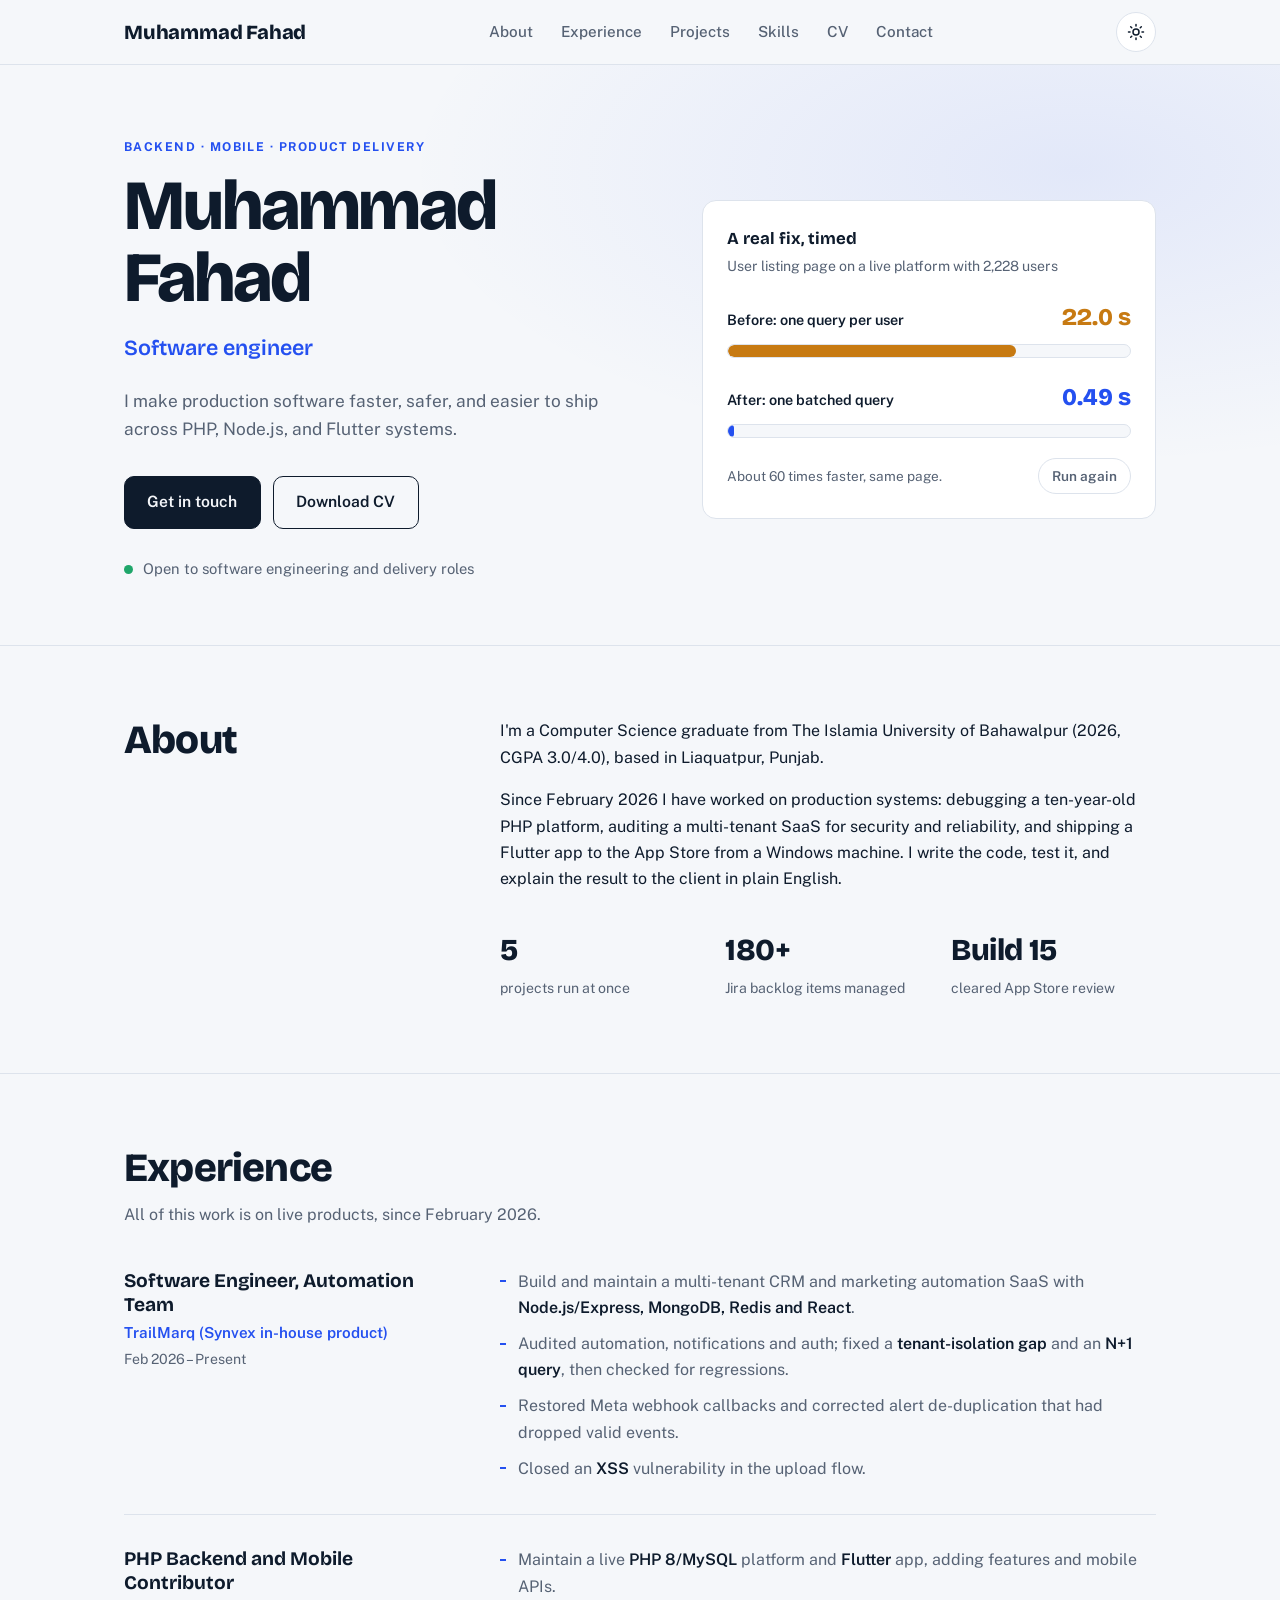
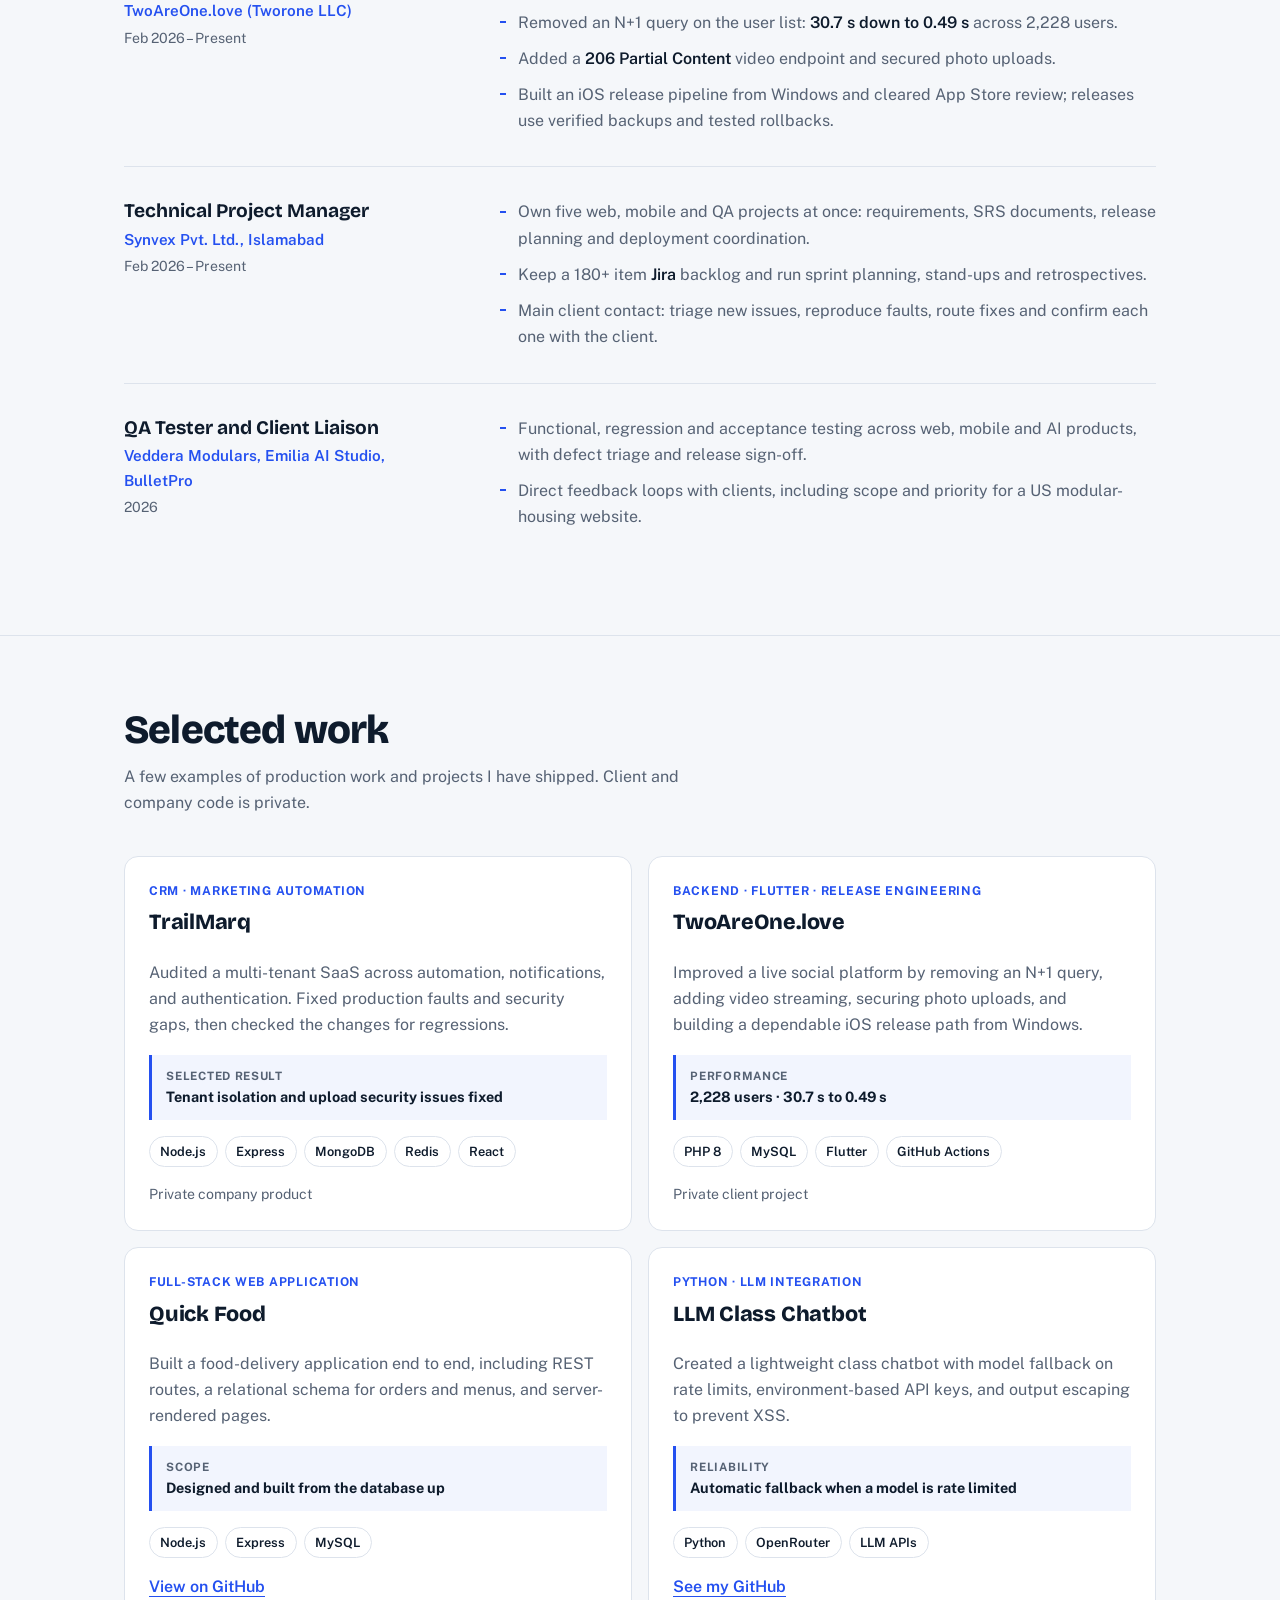
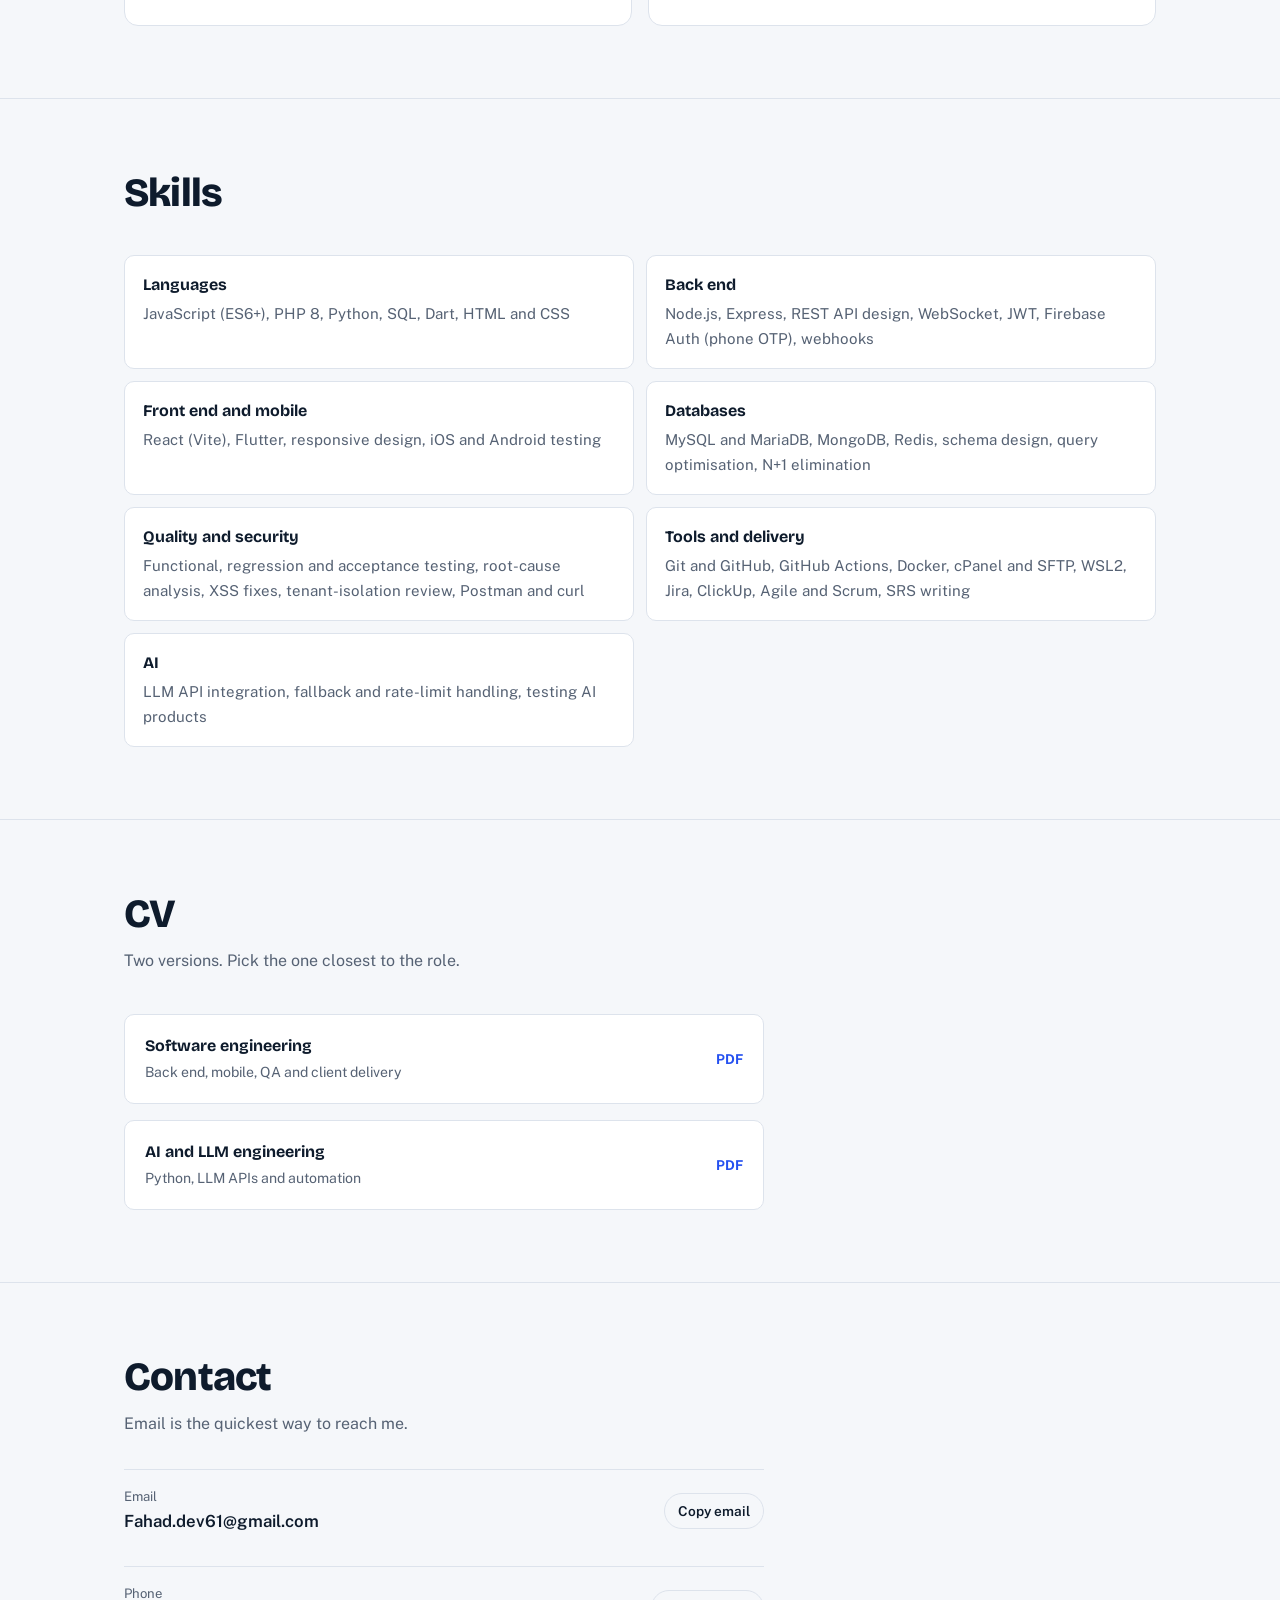
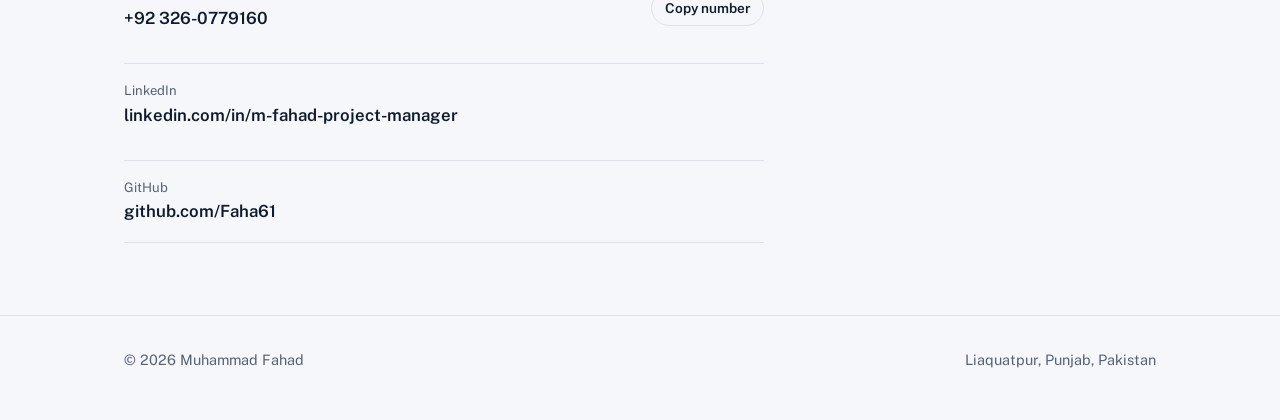
==== commit 6c4b3695: "Polish portfolio design and content" ====
--- a/index.html
+++ b/index.html
@@ -1,654 +1,270 @@
 <!DOCTYPE html>
 <html lang="en">
 <head>
-    <meta charset="UTF-8">
-    <meta name="viewport" content="width=device-width, initial-scale=1.0">
-    <meta name="description" content="Muhammad Fahad — Software Engineer | Full-Stack Developer | QA Engineer | IT Support Specialist | BS Computer Science">
-    <title>Muhammad Fahad | Software Engineer & Full-Stack Developer</title>
-    <link rel="preconnect" href="https://fonts.googleapis.com">
-    <link rel="preconnect" href="https://fonts.gstatic.com" crossorigin>
-    <link href="https://fonts.googleapis.com/css2?family=Inter:wght@300;400;500;600;700&family=JetBrains+Mono:wght@400;500&display=swap" rel="stylesheet">
-    <link rel="stylesheet" href="css/style.css">
+<meta charset="UTF-8">
+<meta name="viewport" content="width=device-width, initial-scale=1">
+<title>Muhammad Fahad | Software Engineer</title>
+<meta name="description" content="Muhammad Fahad is a software engineer working on live PHP, Node.js and Flutter systems, with experience in QA and client delivery.">
+<meta name="theme-color" content="#0e1b2c">
+<link rel="icon" href="data:image/svg+xml,%3Csvg xmlns='http://www.w3.org/2000/svg' viewBox='0 0 64 64'%3E%3Crect width='64' height='64' rx='14' fill='%230e1b2c'/%3E%3Ctext x='32' y='43' font-family='Arial' font-weight='800' font-size='30' text-anchor='middle' fill='%23fff'%3EMF%3C/text%3E%3C/svg%3E">
+<link rel="preconnect" href="https://fonts.googleapis.com">
+<link rel="preconnect" href="https://fonts.gstatic.com" crossorigin>
+<link href="https://fonts.googleapis.com/css2?family=Bricolage+Grotesque:opsz,wght@12..96,600;12..96,700;12..96,800&family=Public+Sans:wght@400;500;600&display=swap" rel="stylesheet">
+<link rel="stylesheet" href="css/style.css">
+<script>try{var t=localStorage.getItem('theme');if(t==='dark'||(!t&&matchMedia('(prefers-color-scheme: dark)').matches))document.documentElement.setAttribute('data-theme','dark')}catch(e){}</script>
 </head>
 <body>
-
-    <!-- Navigation -->
-    <nav class="navbar" id="navbar">
-        <div class="nav-container">
-            <a href="#" class="nav-logo">MF<span>.</span></a>
-            <ul class="nav-links" id="nav-links">
-                <li><a href="#hero" class="nav-link">Home</a></li>
-                <li><a href="#about" class="nav-link">About</a></li>
-                <li><a href="#skills" class="nav-link">Skills</a></li>
-                <li><a href="#experience" class="nav-link">Experience</a></li>
-                <li><a href="#achievements" class="nav-link">Achievements</a></li>
-                <li><a href="#projects" class="nav-link">Projects</a></li>
-                <li><a href="#services" class="nav-link">Services</a></li>
-                <li><a href="#contact" class="nav-link">Contact</a></li>
-            </ul>
-            <div class="nav-actions">
-                <button class="btn btn-outline btn-sm" id="theme-toggle" aria-label="Toggle dark mode">
-                    <svg class="theme-icon sun" width="18" height="18" viewBox="0 0 24 24" fill="none" stroke="currentColor" stroke-width="2"><circle cx="12" cy="12" r="5"/><path d="M12 1v2M12 21v2M4.22 4.22l1.42 1.42M18.36 18.36l1.42 1.42M1 12h2M21 12h2M4.22 19.78l1.42-1.42M18.36 5.64l1.42-1.42"/></svg>
-                    <svg class="theme-icon moon" width="18" height="18" viewBox="0 0 24 24" fill="none" stroke="currentColor" stroke-width="2"><path d="M21 12.79A9 9 0 1 1 11.21 3 7 7 0 0 0 21 12.79"/></svg>
-                </button>
-                <button class="btn btn-primary btn-sm mobile-menu-btn" id="mobile-menu-btn" aria-label="Open menu">
-                    <svg width="20" height="20" viewBox="0 0 24 24" fill="none" stroke="currentColor" stroke-width="2" stroke-linecap="round" stroke-linejoin="round"><line x1="3" y1="12" x2="21" y2="12"/><line x1="3" y1="6" x2="21" y2="6"/><line x1="3" y1="18" x2="21" y2="18"/></svg>
-                </button>
-            </div>
-        </div>
+<a class="skip" href="#main">Skip to content</a>
+
+<header class="site-header">
+  <div class="wrap bar">
+    <a class="logo" href="#top" aria-label="Muhammad Fahad, home">Muhammad Fahad</a>
+    <nav class="nav" id="nav" aria-label="Main">
+      <a href="#about">About</a>
+      <a href="#experience">Experience</a>
+      <a href="#projects">Projects</a>
+      <a href="#skills">Skills</a>
+      <a href="#cv">CV</a>
+      <a href="#contact">Contact</a>
     </nav>
-    <!-- Mobile Menu Overlay -->
-    <div class="mobile-menu-overlay" id="mobile-menu-overlay">
-        <div class="mobile-menu-content">
-            <button class="btn btn-link mobile-close-btn" id="mobile-close-btn" aria-label="Close menu">
-                <svg width="20" height="20" viewBox="0 0 24 24" fill="none" stroke="currentColor" stroke-width="2" stroke-linecap="round" stroke-linejoin="round"><line x1="18" y1="6" x2="6" y2="18"/><line x1="6" y1="6" x2="18" y2="18"/></svg>
-            </button>
-            <ul class="mobile-nav-links">
-                <li><a href="#hero" class="mobile-nav-link">Home</a></li>
-                <li><a href="#about" class="mobile-nav-link">About</a></li>
-                <li><a href="#skills" class="mobile-nav-link">Skills</a></li>
-                <li><a href="#experience" class="mobile-nav-link">Experience</a></li>
-                <li><a href="#achievements" class="mobile-nav-link">Achievements</a></li>
-                <li><a href="#projects" class="mobile-nav-link">Projects</a></li>
-                <li><a href="#services" class="mobile-nav-link">Services</a></li>
-                <li><a href="#contact" class="mobile-nav-link">Contact</a></li>
-            </ul>
-        </div>
-    </div>
-    <!-- Hero Section -->
-    <section class="hero" id="hero">
-        <div class="hero-container">
-            <div class="hero-content">
-                <div class="hero-badges">
-                    <span class="badge badge-gradient">BS Computer Science</span>
-                    <span class="badge badge-outline">The Islamia University of Bahawalpur</span>
-                    <span class="badge badge-outline">CGPA 3.0 / 4.0</span>
-                </div>
-                <h1 class="hero-title">Muhammad Fahad</h1>
-                <p class="hero-subtitle">Software Engineer | Full-Stack Developer | QA Engineer | IT Support Specialist</p>
-                <p class="hero-description">Building production systems across web, mobile, and backend. PHP 8 • Node.js • Flutter • MySQL • Agile/Scrum. Primary client contact across five concurrent projects.</p>
-                <div class="hero-actions">
-                    <a href="#contact" class="btn btn-primary btn-lg">Get in Touch</a>
-                    <a href="#projects" class="btn btn-outline btn-lg">View Projects</a>
-                    <a href="assets/cv-downloads/Muhammad_Fahad_Resume_Overall.pdf" class="btn btn-outline btn-lg" download>Download CV</a>
-                </div>
-                <div class="hero-contact-chips">
-                    <div class="contact-chip">
-                        <svg width="16" height="16" viewBox="0 0 24 24" fill="none" stroke="currentColor" stroke-width="2"><path d="M4 4h16c1.1 0 2 .9 2 2v12c0 1.1-.9 2-2 2H4c-1.1 0-2-.9-2-2V6c0-1.1.9-2 2-2z"/><polyline points="22,6 12,13 2,6"/></svg>
-                        <span>Fahad.dev61@gmail.com</span>
-                    </div>
-                    <div class="contact-chip">
-                        <svg width="16" height="16" viewBox="0 0 24 24" fill="none" stroke="currentColor" stroke-width="2"><path d="M5 5a2 2 0 0 1 2-2h10a2 2 0 0 1 2 2v16l-7-3.5L5 21V5z"/></svg>
-                        <span>+92 326-0779160</span>
-                    </div>
-                </div>
-                <div class="hero-social">
-                    <a href="https://github.com/Faha61" target="_blank" rel="noopener noreferrer" class="social-link" aria-label="GitHub">
-                        <svg width="20" height="20" viewBox="0 0 24 24" fill="currentColor"><path d="M12 0c-6.626 0-12 5.373-12 12 0 5.302 3.438 9.8 8.205 11.385.6.113.82-.258.82-.577 0-.285-.01-1.04-.015-2.04-3.338.724-4.042-1.61-4.042-1.61C4.422 18.07 3.633 17.7 3.633 17.7c-1.087-.744.084-.729.084-.729 1.205.084 1.838 1.236 1.838 1.236 1.07 1.835 2.809 1.301 3.495.998.108-.776.417-1.305.762-1.604-2.665-.305-5.467-1.334-5.467-5.931 0-1.311.469-2.381 1.236-3.221-.124-.303-.535-1.524.117-3.176 0 0 1.008-.322 3.301 1.23.957-.266 1.983-.399 3.003-.404 1.02.005 2.047.138 3.006.404 2.291-1.552 3.297-1.23 3.297-1.23.653 1.653.242 2.874.118 3.176.77.84 1.235 1.911 1.235 3.221 0 4.609-2.807 5.624-5.479 5.921.43.372.823 1.102.823 2.222 0 1.606-.015 2.896-.015 3.286 0 .315.21.69.825.57C20.565 22.092 24 17.592 24 12.296c0-6.627-5.373-12-12-12"/></svg>
-                    </a>
-                    <a href="https://linkedin.com/in/m-fahad-project-manager" target="_blank" rel="noopener noreferrer" class="social-link" aria-label="LinkedIn">
-                        <svg width="20" height="20" viewBox="0 0 24 24" fill="currentColor"><path d="M19 0h-14c-2.761 0-5 2.239-5 5v14c0 2.761 2.239 5 5 5h14c2.762 0 5-2.239 5-5v-14c0-2.761-2.238-5-5-5zm-11 19h-3v-11h3v11zm-1.5-12.268c-.966 0-1.75-.79-1.75-1.764s.784-1.764 1.75-1.764 1.75.79 1.75 1.764-.783 1.764-1.75 1.764zm13.5 12.268h-3v-5.604c0-3.368-4-3.113-4 0v5.604h-3v-11h3v1.765c1.396-2.586 7-2.777 7 2.476v6.759z"/></svg>
-                    </a>
-                </div>
-            </div>
-            <div class="hero-visual">
-                <div class="hero-card">
-                    <div class="hero-card-header">
-                        <div class="dot dot-red"></div>
-                        <div class="dot dot-yellow"></div>
-                        <div class="dot dot-green"></div>
-                    </div>
-                    <div class="hero-card-body">
-                        <div class="code-line"><span class="tag">&lt;</span><span class="tag-name">section</span> <span class="attr">id</span>=<span class="attr-value">"hero"</span><span class="tag">&gt;</span></div>
-                        <div class="code-line"><span class="indent"> </span><span class="tag">&lt;</span><span class="tag-name">h1</span><span class="tag">&gt;</span>Muhammad<span class="tag">&lt;</span>/<span class="tag-name">h1</span><span class="tag">&gt;</span></div>
-                        <div class="code-line"><span class="indent"> </span><span class="tag">&lt;</span><span class="tag-name">p</span><span class="tag">&gt;</span>Software Engineer<span class="tag">&lt;</span>/<span class="tag-name">p</span><span class="tag">&gt;</span></div>
-                        <div class="code-line"><span class="tag">&lt;</span>/<span class="tag-name">section</span><span class="tag">&gt;</span></div>
-                    </div>
-                </div>
-            </div>
-        </div>
-    </section>
-    <!-- About Section -->
-    <section class="section" id="about">
-        <div class="container">
-            <div class="section-header">
-                <h2 class="section-title">About Me</h2>
-                <p class="section-subtitle">Computer Science graduate with production experience across web, mobile, and QA workstreams.</p>
-            </div>
-            <div class="about-grid">
-                <div class="about-image">
-                    <div class="image-placeholder">
-                        <div class="avatar-frame">MF</div>
-                        <div class="image-overlay"><span class="overlay-badge">Liaquatpur, Punjab, Pakistan</span></div>
-                    </div>
-                </div>
-                <div class="about-content">
-                    <h3>Muhammad Fahad</h3>
-                    <p class="about-lead">BS Computer Science (Jun 2026) — The Islamia University of Bahawalpur</p>
-                    <p>I'm a versatile Software Engineer with hands-on production ownership across PHP 8, Node.js, Flutter, and MySQL platforms. I've debugged live 10-year-old codebases, shipped performance fixes (30.7s → 0.49s), built iOS CI/CD pipelines on Windows, and led forensic security audits classifying 30 findings with 18 remediated.</p>
-                    <p>I serve as the sole client contact across five concurrent projects, fluent in English, with experience in Agile/Scrum, Jira/ClickUp, SRS authoring, and end-to-end SDLC delivery.</p>
-                    <div class="about-stats">
-                        <div class="stat"><div class="stat-number">5+</div><div class="stat-label">Concurrent Projects</div></div>
-                        <div class="stat"><div class="stat-number">6</div><div class="stat-label">Role Specializations</div></div>
-                        <div class="stat"><div class="stat-number">180+</div><div class="stat-label">Jira Backlog Items</div></div>
-                        <div class="stat"><div class="stat-number">30</div><div class="stat-label">Audit Findings Fixed</div></div>
-                    </div>
-                </div>
-            </div>
-        </div>
-    </section>
-    <!-- Skills Section -->
-    <section class="section" id="skills">
-        <div class="container">
-            <div class="section-header">
-                <h2 class="section-title">Technical Skills</h2>
-                <p class="section-subtitle">Organized across my six specialized CV tracks</p>
-            </div>
-            <div class="skill-filters">
-                <button class="filter-btn active" data-filter="all">All</button>
-                <button class="filter-btn" data-filter="backend">Backend</button>
-                <button class="filter-btn" data-filter="frontend">Frontend</button>
-                <button class="filter-btn" data-filter="mobile">Mobile</button>
-                <button class="filter-btn" data-filter="database">Database</button>
-                <button class="filter-btn" data-filter="qa">QA & Testing</button>
-                <button class="filter-btn" data-filter="devops">DevOps & IT</button>
-            </div>
-            <div class="skills-grid" id="skills-grid">
-                <div class="skill-card" data-category="backend">
-                    <div class="skill-icon">🐘</div>
-                    <h3>PHP 8 Backend</h3>
-                    <ul class="skill-list">
-                        <li>REST API design & development</li>
-                        <li>Legacy platform maintenance (10-year-old codebase)</li>
-                        <li>Security hardening & XSS remediation</li>
-                        <li>Hash-verified backups with tested rollback</li>
-                        <li>cPanel/SFTP deployment</li>
-                    </ul>
-                </div>
-                <div class="skill-card" data-category="frontend">
-                    <div class="skill-icon">⚛️</div>
-                    <h3>Frontend Development</h3>
-                    <ul class="skill-list">
-                        <li>React.js (Vite)</li>
-                        <li>Responsive design</li>
-                        <li>Cross-browser compatibility</li>
-                        <li>HTML5, CSS3, JavaScript ES6+</li>
-                        <li>XSS-safe UI implementation</li>
-                    </ul>
-                </div>
-                <div class="skill-card" data-category="mobile">
-                    <div class="skill-icon">📱</div>
-                    <h3>Flutter Mobile</h3>
-                    <ul class="skill-list">
-                        <li>Dart & Flutter</li>
-                        <li>Firebase Auth (phone OTP)</li>
-                        <li>Dio/HTTP client</li>
-                        <li>iOS release engineering on Windows</li>
-                        <li>App Store submission & compliance</li>
-                    </ul>
-                </div>
-                <div class="skill-card" data-category="database">
-                    <div class="skill-icon">🗄️</div>
-                    <h3>SQL & Databases</h3>
-                    <ul class="skill-list">
-                        <li>MySQL / MariaDB</li>
-                        <li>Relational schema design</li>
-                        <li>N+1 query elimination</li>
-                        <li>Query optimization (30.7s → 0.49s)</li>
-                        <li>MongoDB & Redis</li>
-                    </ul>
-                </div>
-                <div class="skill-card" data-category="qa">
-                    <div class="skill-icon">🧪</div>
-                    <h3>QA & Testing</h3>
-                    <ul class="skill-list">
-                        <li>Functional, regression & UAT</li>
-                        <li>API testing (Postman/curl)</li>
-                        <li>Defect triage & severity classification</li>
-                        <li>Root-cause analysis</li>
-                        <li>Release sign-off</li>
-                    </ul>
-                </div>
-                <div class="skill-card" data-category="devops">
-                    <div class="skill-icon">☁️</div>
-                    <h3>DevOps & IT Support</h3>
-                    <ul class="skill-list">
-                        <li>GitHub Actions CI/CD</li>
-                        <li>Docker & XAMPP</li>
-                        <li>Windows 11 administration</li>
-                        <li>PowerShell scripting</li>
-                        <li>WSL2 / Ubuntu Linux</li>
-                        <li>Backup & recovery (4.9 GB verified)</li>
-                    </ul>
-                </div>
-            </div>
-        </div>
-    </section>
-    <!-- Experience Section -->
-    <section class="section" id="experience">
-        <div class="container">
-            <div class="section-header">
-                <h2 class="section-title">Professional Experience</h2>
-                <p class="section-subtitle">Reverse chronological — production roles since Feb 2026</p>
-            </div>
-            <div class="timeline">
-                <div class="timeline-item">
-                    <div class="timeline-marker"></div>
-                    <div class="timeline-content">
-                        <div class="timeline-header">
-                            <h3>Technical Project Manager</h3>
-                            <span class="timeline-company">Synvex Pvt. Ltd., Islamabad</span>
-                            <span class="timeline-date">Feb 2026 – Present</span>
-                        </div>
-                        <ul class="timeline-bullets">
-                            <li>Own five concurrent web, mobile, and QA projects end to end — requirements, SRS, release planning, deployment coordination.</li>
-                            <li>Author and maintain a 180+ item Jira backlog; run sprint planning, daily stand-ups, and retrospectives in Jira/ClickUp.</li>
-                            <li>Primary client point of contact across five projects; fluent English stakeholder communication.</li>
-                            <li>Production debugging on legacy PHP/MySQL; REST endpoint development; CI/CD release coordination.</li>
-                        </ul>
-                    </div>
-                </div>
-                <div class="timeline-item">
-                    <div class="timeline-marker"></div>
-                    <div class="timeline-content">
-                        <div class="timeline-header">
-                            <h3>Software Engineer, Automation Team</h3>
-                            <span class="timeline-company">TrailMarq (Synvex In-House Product)</span>
-                            <span class="timeline-date">Feb 2026 – Present</span>
-                        </div>
-                        <ul class="timeline-bullets">
-                            <li>Multi-tenant B2B CRM & marketing-automation SaaS: 327 files / 40,786 lines, 291 REST route handlers, 38-node automation engine.</li>
-                            <li>Fixed global webhook parsing bug breaking all Meta callbacks; fixed contact-resolution fault skipping automation steps.</li>
-                            <li>Led forensic audit: 30 findings classified (3 HIGH, 10 MED, 9 LOW), 18 fixed with regression verification.</li>
-                            <li>Redesigned notification de-duplication after proving fixed 120-second window dropped valid alerts.</li>
-                        </ul>
-                    </div>
-                </div>
-                <div class="timeline-item">
-                    <div class="timeline-marker"></div>
-                    <div class="timeline-content">
-                        <div class="timeline-header">
-                            <h3>PHP Backend & Mobile API Contributor</h3>
-                            <span class="timeline-company">TwoAreOne.love (Tworone LLC)</span>
-                            <span class="timeline-date">Feb 2026 – Present</span>
-                        </div>
-                        <ul class="timeline-bullets">
-                            <li>Maintain live 10-year-old PHP 8/MySQL platform with hash-verified backups and tested rollback.</li>
-                            <li>Removed N+1 query: 30.7s → 0.49s across 2,228 users.</li>
-                            <li>Shipped 206 Partial Content streaming endpoint for mobile video playback.</li>
-                            <li>Secured open photo-upload endpoint; fixed cross-user image attribution.</li>
-                        </ul>
-                    </div>
-                </div>
-                <div class="timeline-item">
-                    <div class="timeline-marker"></div>
-                    <div class="timeline-content">
-                        <div class="timeline-header">
-                            <h3>Mobile App Contributor</h3>
-                            <span class="timeline-company">TwoAreOne.love (Tworone LLC)</span>
-                            <span class="timeline-date">Feb 2026 – Present</span>
-                        </div>
-                        <ul class="timeline-bullets">
-                            <li>Flutter/Dart mobile app: feature development, debugging, mobile-facing APIs against PHP 8 backend.</li>
-                            <li>Built iOS CI/CD pipeline on Windows (Swift toolchain, xtool, WSL2 USB forwarding) — cleared App Store review to build 15.</li>
-                            <li>Delivered chat timezone handling, email-send tracking, registration reclaim fixes.</li>
-                        </ul>
-                    </div>
-                </div>
-                <div class="timeline-item">
-                    <div class="timeline-marker"></div>
-                    <div class="timeline-content">
-                        <div class="timeline-header">
-                            <h3>QA & Delivery Coordinator</h3>
-                            <span class="timeline-company">Veddera Modulars (US Modular Housing)</span>
-                            <span class="timeline-date">Feb 2026 – Present</span>
-                        </div>
-                        <ul class="timeline-bullets">
-                            <li>Client-facing scope, priority, and progress management for US modular-housing website.</li>
-                            <li>Functional and regression QA with acceptance-criteria verification.</li>
-                            <li>Direct client feedback loops and release coordination.</li>
-                        </ul>
-                    </div>
-                </div>
-                <div class="timeline-item">
-                    <div class="timeline-marker"></div>
-                    <div class="timeline-content">
-                        <div class="timeline-header">
-                            <h3>QA Tester & Client Liaison</h3>
-                            <span class="timeline-company">Emilia AI Studio & BulletPro</span>
-                            <span class="timeline-date">Mar 2026 – May 2026</span>
-                        </div>
-                        <ul class="timeline-bullets">
-                            <li>AI product-photography platform and shot-accuracy tracking app — test matrices, defect triage, release sign-off.</li>
-                            <li>Client feedback loops and re-verification of calculation and history features.</li>
-                        </ul>
-                    </div>
-                </div>
-            </div>
-        </div>
-    </section>
-    <!-- Achievements Section -->
-    <section class="section bg-light" id="achievements">
-        <div class="container">
-            <div class="section-header">
-                <h2 class="section-title">Key Achievements</h2>
-                <p class="section-subtitle">Measurable impact across production platforms</p>
-            </div>
-            <div class="achievements-grid">
-                <div class="achievement-card">
-                    <div class="achievement-number">30.7s → 0.49s</div>
-                    <div class="achievement-label">N+1 query elimination on live platform (2,228 users)</div>
-                </div>
-                <div class="achievement-card">
-                    <div class="achievement-number">30 → 18</div>
-                    <div class="achievement-label">Audit findings classified and fixed with regression verification</div>
-                </div>
-                <div class="achievement-card">
-                    <div class="achievement-number">Build 15</div>
-                    <div class="achievement-label">iOS app store builds shipped via Windows CI/CD pipeline</div>
-                </div>
-                <div class="achievement-card">
-                    <div class="achievement-number">4.9 GB</div>
-                    <div class="achievement-label">Verified full-system backup with tested rollback procedure</div>
-                </div>
-                <div class="achievement-card">
-                    <div class="achievement-number">291</div>
-                    <div class="achievement-label">REST route handlers audited for tenant isolation</div>
-                </div>
-                <div class="achievement-card">
-                    <div class="achievement-number">5+</div>
-                    <div class="achievement-label">Concurrent projects — sole client point of contact</div>
-                </div>
-            </div>
-        </div>
-    </section>
-    <!-- Projects Section -->
-    <section class="section" id="projects">
-        <div class="container">
-            <div class="section-header">
-                <h2 class="section-title">Featured Projects</h2>
-                <p class="section-subtitle">Production systems and academic work</p>
-            </div>
-            <div class="projects-grid">
-                <div class="project-card">
-                    <div class="project-image">
-                        <div class="project-badge">SaaS</div>
-                    </div>
-                    <div class="project-content">
-                        <h3>TrailMarq</h3>
-                        <p class="project-tagline">Multi-tenant B2B CRM & Marketing Automation SaaS</p>
-                        <p>Node.js/Express, MongoDB, Redis, React/Vite. 327 files / 40,786 lines, 291 REST routes, 38-node automation engine. Led forensic audit: 30 findings classified, 18 fixed with regression verification.</p>
-                        <div class="project-tags">
-                            <span class="tag">Node.js</span>
-                            <span class="tag">Express</span>
-                            <span class="tag">MongoDB</span>
-                            <span class="tag">React</span>
-                            <span class="tag">Redis</span>
-                        </div>
-                        <div class="project-actions">
-                            <a href="https://github.com/Faha61" target="_blank" rel="noopener noreferrer" class="btn btn-outline btn-sm">GitHub</a>
-                        </div>
-                    </div>
-                </div>
-                <div class="project-card">
-                    <div class="project-image">
-                        <div class="project-badge">Legacy</div>
-                    </div>
-                    <div class="project-content">
-                        <h3>TwoAreOne.love</h3>
-                        <p class="project-tagline">PHP 8/MySQL Legacy Platform Maintenance</p>
-                        <p>10-year-old dating/social platform. Fixed .MOV uploads (HTTP 500), shipped 206 Partial Content streaming endpoint, removed N+1 query (30.7s → 0.49s), secured open upload endpoint, built iOS pipeline on Windows.</p>
-                        <div class="project-tags">
-                            <span class="tag">PHP 8</span>
-                            <span class="tag">MySQL</span>
-                            <span class="tag">Flutter</span>
-                            <span class="tag">iOS</span>
-                        </div>
-                        <div class="project-actions">
-                            <a href="https://github.com/Faha61" target="_blank" rel="noopener noreferrer" class="btn btn-outline btn-sm">GitHub</a>
-                        </div>
-                    </div>
-                </div>
-                <div class="project-card">
-                    <div class="project-image">
-                        <div class="project-badge">FYP</div>
-                    </div>
-                    <div class="project-content">
-                        <h3>Quick Food</h3>
-                        <p class="project-tagline">Final Year Project — Food Delivery Platform</p>
-                        <p>Node.js/Express + MySQL full-stack food-delivery web application. REST routes, relational MySQL schema (users, restaurants, menu items, orders), server-rendered views.</p>
-                        <div class="project-tags">
-                            <span class="tag">Node.js</span>
-                            <span class="tag">Express</span>
-                            <span class="tag">MySQL</span>
-                        </div>
-                        <div class="project-actions">
-                            <a href="https://github.com/Faha61/FYP-FOOD-DELIVERY-WEBSITE-QUICK-FOOD-" target="_blank" rel="noopener noreferrer" class="btn btn-outline btn-sm">GitHub</a>
-                        </div>
-                    </div>
-                </div>
-                <div class="project-card">
-                    <div class="project-image">
-                        <div class="project-badge">AI</div>
-                    </div>
-                    <div class="project-content">
-                        <h3>LLM Class Chatbot</h3>
-                        <p class="project-tagline">Python LLM Integration Chatbot</p>
-                        <p>Python stdlib HTTP server, OpenRouter LLM API integration, free-model fallback chain (429 rate-limit handling), environment-based secret management, XSS-safe chat UI.</p>
-                        <div class="project-tags">
-                            <span class="tag">Python</span>
-                            <span class="tag">OpenRouter</span>
-                            <span class="tag">LLM API</span>
-                        </div>
-                        <div class="project-actions">
-                            <a href="https://github.com/Faha61" target="_blank" rel="noopener noreferrer" class="btn btn-outline btn-sm">GitHub</a>
-                        </div>
-                    </div>
-                </div>
-            </div>
-        </div>
-    </section>
-<!-- Services Section -->
-    <section class="section bg-light" id="services">
-        <div class="container">
-            <div class="section-header">
-                <h2 class="section-title">Services & Specializations</h2>
-                <p class="section-subtitle">Six tailored CV tracks — choose the expertise you need</p>
-            </div>
-            <div class="services-grid">
-                <div class="service-card">
-                    <div class="service-icon">🐘</div>
-                    <h3>PHP Backend Developer</h3>
-                    <p>PHP 8, MySQL, REST APIs, security hardening, performance tuning, legacy platform maintenance, hash-verified backups.</p>
-                    <ul class="service-details">
-                        <li>REST API design & consumption</li>
-                        <li>XSS prevention & endpoint authentication</li>
-                        <li>cPanel/SFTP deployment</li>
-                        <li>Query optimization (30.7s → 0.49s)</li>
-                    </ul>
-                </div>
-                <div class="service-card">
-                    <div class="service-icon">⚡</div>
-                    <h3>Node.js FullStack Developer</h3>
-                    <p>Express, React (Vite), MongoDB, Redis, WebSocket, JWT, Firebase Auth, multi-tenant SaaS architecture.</p>
-                    <ul class="service-details">
-                        <li>291 REST route handlers</li>
-                        <li>38-node automation engine</li>
-                        <li>Webhook integrations (Meta callbacks)</li>
-                        <li>CI/CD with GitHub Actions</li>
-                    </ul>
-                </div>
-                <div class="service-card">
-                    <div class="service-icon">📱</div>
-                    <h3>Flutter Mobile Developer</h3>
-                    <p>Dart, Firebase Auth (phone OTP), Dio/HTTP, iOS release engineering on Windows, App Store compliance.</p>
-                    <ul class="service-details">
-                        <li>iOS builds without a Mac</li>
-                        <li>WSL2 USB device forwarding</li>
-                        <li>Mobile-facing API development</li>
-                        <li>App Store review compliance</li>
-                    </ul>
-                </div>
-                <div class="service-card">
-                    <div class="service-icon">🗄️</div>
-                    <h3>SQL Database Developer</h3>
-                    <p>MySQL/MariaDB, query optimization, schema design, N+1 elimination, data integrity, MongoDB & Redis.</p>
-                    <ul class="service-details">
-                        <li>Relational schema design</li>
-                        <li>Indexing strategy</li>
-                        <li>Data migration with rollback</li>
-                        <li>Production change discipline</li>
-                    </ul>
-                </div>
-                <div class="service-card">
-                    <div class="service-icon">🧪</div>
-                    <h3>QA Test Engineer</h3>
-                    <p>Functional, regression & UAT testing, API testing, defect triage, release sign-off, forensic audits.</p>
-                    <ul class="service-details">
-                        <li>Test case design & execution</li>
-                        <li>Postman/curl API testing</li>
-                        <li>Severity/priority classification</li>
-                        <li>Acceptance-criteria verification</li>
-                    </ul>
-                </div>
-                <div class="service-card">
-                    <div class="service-icon">🖥️</div>
-                    <h3>IT Support Specialist</h3>
-                    <p>Windows 11 administration, PowerShell, WSL2/Ubuntu, backup & recovery, network diagnostics, application support.</p>
-                    <ul class="service-details">
-                        <li>4.9 GB verified backup/recovery</li>
-                        <li>iOS CI/CD on Windows</li>
-                        <li>TCP port testing & health checks</li>
-                        <li>Hardware fault diagnosis</li>
-                    </ul>
-                </div>
-            </div>
-        </div>
-    </section>
-<!-- Contact Section -->
-    <section class="section" id="contact">
-        <div class="container">
-            <div class="section-header">
-                <h2 class="section-title">Get in Touch</h2>
-                <p class="section-subtitle">Available for freelance, contract, and full-time opportunities</p>
-            </div>
-<div class="contact-item">
-        <svg width="20" height="20" viewBox="0 0 24 24" fill="none" stroke="currentColor" stroke-width="2"><path d="M4 4h16c1.1 0 2 .9 2 2v12c0 1.1-.9 2-2 2H4c-1.1 0-2-.9-2-2V6c0-1.1.9-2 2-2z"/><polyline points="22,6 12,13 2,6"/></svg>
-        <div>
-            <div class="contact-label">Email</div>
-            <div class="contact-value" id="email-value">Fahad.dev61@gmail.com</div>
-        </div>
-    </div>
-X
-<div class="contact-item">
-        <svg width="20" height="20" viewBox="0 0 24 24" fill="none" stroke="currentColor" stroke-width="2"><path d="M22 16.92v3a2 2 0 0 1-2.18 2 19.79 19.79 0 0 1-8.63-3.07 19.5 19.5 0 0 1-6-6 19.79 19.79 0 0 1 3.07-8.63A2 2 0 0 1 4.11 2h3a2 2 0 0 1 2 1.72 12.84 12.84 0 0 0 .7 2.81 2 2 0 0 1-.45 2.11L8.09 9.91a16 16 0 0 0 6 6l1.27-1.27a2 2 0 0 1 2.11-.45 12.84 12.84 0 0 0 2.81.7A2 2 0 0 1 22 16.92z"/></svg>
-        <div>
-            <div class="contact-label">Phone</div>
-            <div class="contact-value" id="phone-value">+92 326-0779160</div>
-        </div>
-    </div>
-<div class="contact-item">
-        <svg width="20" height="20" viewBox="0 0 24 24" fill="none" stroke="currentColor" stroke-width="2"><rect x="2" y="3" width="20" height="14" rx="2" ry="2"/><line x1="8" y1="21" x2="16" y2="21"/><line x1="12" y1="17" x2="12" y2="21"/></svg>
-        <div>
-            <div class="contact-label">Location</div>
-            <div class="contact-value">Liaquatpur, Punjab, Pakistan</div>
-        </div>
-    </div>
-<div class="contact-item">
-        <svg width="20" height="20" viewBox="0 0 24 24" fill="none" stroke="currentColor" stroke-width="2"><circle cx="12" cy="12" r="10"/><line x1="12" y1="8" x2="12" y2="16"/><line x1="8" y1="12" x2="16" y2="12"/></svg>
-        <div>
-            <div class="contact-label">Available For</div>
-            <div class="contact-value">Freelance · Contract · Full-Time</div>
-        </div>
-    </div>
-<div class="contact-downloads">
-        <h4>Download CV Versions</h4>
-        <div class="download-list">
-            <a href="#" class="download-item" onclick="event.preventDefault(); alert('Add your CV PDF files to assets/cv-downloads/ folder.');">
-                <span>PHP Backend Developer CV</span><span class="dl-size">PDF</span>
-            </a>
-            <a href="#" class="download-item" onclick="event.preventDefault(); alert('Add your CV PDF files to assets/cv-downloads/ folder.');">
-                <span>Node.js FullStack Developer CV</span><span class="dl-size">PDF</span>
-            </a>
-            <a href="#" class="download-item" onclick="event.preventDefault(); alert('Add your CV PDF files to assets/cv-downloads/ folder.');">
-                <span>Flutter Mobile Developer CV</span><span class="dl-size">PDF</span>
-            </a>
-            <a href="#" class="download-item" onclick="event.preventDefault(); alert('Add your CV PDF files to assets/cv-downloads/ folder.');">
-                <span>SQL Database Developer CV</span><span class="dl-size">PDF</span>
-            </a>
-            <a href="#" class="download-item" onclick="event.preventDefault(); alert('Add your CV PDF files to assets/cv-downloads/ folder.');">
-                <span>QA Test Engineer CV</span><span class="dl-size">PDF</span>
-            </a>
-            <a href="#" class="download-item" onclick="event.preventDefault(); alert('Add your CV PDF files to assets/cv-downloads/ folder.');">
-                <span>IT Support Specialist CV</span><span class="dl-size">PDF</span>
-            </a>
-        </div>
-    </div>
-<div class="contact-form-card">
-                    <form class="contact-form" id="contact-form">
-                        <div class="form-group">
-                            <label for="name">Name</label>
-                            <input type="text" id="name" name="name" required placeholder="Your name">
-                        </div>
-                        <div class="form-group">
-                            <label for="email">Email</label>
-                            <input type="email" id="email" name="email" required placeholder="you@example.com">
-                        </div>
-                        <div class="form-group">
-                            <label for="subject">Subject</label>
-                            <input type="text" id="subject" name="subject" placeholder="Project inquiry">
-                        </div>
-                        <div class="form-group">
-                            <label for="message">Message</label>
-                            <textarea id="message" name="message" rows="5" required placeholder="Tell me about your project..."></textarea>
-                        </div>
-                        <button type="submit" class="btn btn-primary btn-full" id="submit-btn">Send Message</button>
-                    </form>
-                    <div class="form-success" id="form-success" style="display:none;">
-                        <div class="success-icon">✓</div>
-                        <h4>Message Sent!</h4>
-                        <p>Thank you for reaching out. I'll get back to you soon.</p>
-                    </div>
-                </div>
-</section>
-
-    <!-- Footer -->
-    <footer class="footer">
-        <div class="container">
-            <div class="footer-content">
-                <div class="footer-brand">
-                    <div class="footer-logo">MF<span>.</span></div>
-                    <p>Muhammad Fahad — Software Engineer | Full-Stack | QA | IT Support</p>
-                </div>
-                <div class="footer-links">
-                    <div class="footer-link-group">
-                        <h4>Quick Links</h4>
-                        <ul>
-                            <li><a href="#about">About</a></li>
-                            <li><a href="#skills">Skills</a></li>
-                            <li><a href="#projects">Projects</a></li>
-                            <li><a href="#contact">Contact</a></li>
-                        </ul>
-                    </div>
-                    <div class="footer-link-group">
-                        <h4>Connect</h4>
-                        <ul>
-                            <li><a href="https://github.com/Faha61" target="_blank">GitHub</a></li>
-                            <li><a href="https://linkedin.com/in/m-fahad-project-manager" target="_blank">LinkedIn</a></li>
-                            <li><a href="mailto:Fahad.dev61@gmail.com">Email</a></li>
-                        </ul>
-                    </div>
-                </div>
-            </div>
-            <div class="footer-bottom">
-                <p>&copy; 2026 Muhammad Fahad. Built with HTML, CSS & JavaScript. Deployed on GitHub Pages.</p>
-            </div>
-        </div>
-    </footer>
-
-    <!-- Scroll to Top -->
-    <button class="scroll-top" id="scroll-top" aria-label="Scroll to top">
-        <svg width="20" height="20" viewBox="0 0 24 24" fill="none" stroke="currentColor" stroke-width="2" stroke-linecap="round" stroke-linejoin="round"><line x1="12" y1="19" x2="12" y2="5"/><polyline points="5 12 12 5 19 12"/></svg>
-    </button>
-
-    <script src="js/main.js"></script>+    <div class="tools">
+      <button class="icon-btn" id="theme-toggle" type="button" aria-label="Switch between light and dark theme">
+        <svg class="sun" width="18" height="18" viewBox="0 0 24 24" fill="none" stroke="currentColor" stroke-width="2" stroke-linecap="round"><circle cx="12" cy="12" r="4"/><path d="M12 2v2M12 20v2M4.9 4.9l1.4 1.4M17.7 17.7l1.4 1.4M2 12h2M20 12h2M4.9 19.1l1.4-1.4M17.7 6.3l1.4-1.4"/></svg>
+        <svg class="moon" width="18" height="18" viewBox="0 0 24 24" fill="none" stroke="currentColor" stroke-width="2" stroke-linecap="round" stroke-linejoin="round"><path d="M21 12.8A9 9 0 1 1 11.2 3a7 7 0 0 0 9.8 9.8z"/></svg>
+      </button>
+      <button class="icon-btn menu-btn" id="menu-btn" type="button" aria-label="Open menu" aria-expanded="false" aria-controls="nav">
+        <svg width="18" height="18" viewBox="0 0 24 24" fill="none" stroke="currentColor" stroke-width="2" stroke-linecap="round"><path d="M4 7h16M4 12h16M4 17h16"/></svg>
+      </button>
+    </div>
+  </div>
+</header>
+
+<main id="main">
+<section class="hero" id="top">
+  <div class="wrap hero-grid">
+    <div>
+      <p class="eyebrow">BACKEND &middot; MOBILE &middot; PRODUCT DELIVERY</p>
+      <h1>Muhammad Fahad</h1>
+      <p class="role">Software engineer</p>
+      <p class="lede">I make production software faster, safer, and easier to ship across PHP, Node.js, and Flutter systems.</p>
+      <div class="cta-row">
+        <a class="btn btn-primary" href="#contact">Get in touch</a>
+        <a class="btn btn-ghost" href="assets/cv/Muhammad_Fahad_CV.pdf" download>Download CV</a>
+      </div>
+      <p class="avail"><i aria-hidden="true"></i>Open to software engineering and delivery roles</p>
+    </div>
+
+    <aside class="race" aria-labelledby="race-title">
+      <h2 id="race-title">A real fix, timed</h2>
+      <p class="sub">User listing page on a live platform with 2,228 users</p>
+      <div class="lane before">
+        <div class="lane-head"><span>Before: one query per user</span><output id="t-before" aria-live="off">30.7 s</output></div>
+        <div class="track"><div class="fill" id="f-before" style="width:100%"></div></div>
+      </div>
+      <div class="lane after">
+        <div class="lane-head"><span>After: one batched query</span><output id="t-after" aria-live="off">0.49 s</output></div>
+        <div class="track"><div class="fill" id="f-after" style="width:1.6%"></div></div>
+      </div>
+      <div class="race-foot">
+        <span>About 60 times faster, same page.</span>
+        <button class="replay" id="replay" type="button">Run again</button>
+      </div>
+    </aside>
+  </div>
+</section>
+
+<section class="section" id="about">
+  <div class="wrap split">
+    <h2 class="section-title">About</h2>
+    <div class="about">
+      <p>I'm a Computer Science graduate from The Islamia University of Bahawalpur (2026, CGPA 3.0/4.0), based in Liaquatpur, Punjab.</p>
+      <p>Since February 2026 I have worked on production systems: debugging a ten-year-old PHP platform, auditing a multi-tenant SaaS for security and reliability, and shipping a Flutter app to the App Store from a Windows machine. I write the code, test it, and explain the result to the client in plain English.</p>
+      <div class="facts">
+        <div class="fact"><b>5</b><span>projects run at once</span></div>
+        <div class="fact"><b>180+</b><span>Jira backlog items managed</span></div>
+        <div class="fact"><b>Build 15</b><span>cleared App Store review</span></div>
+      </div>
+    </div>
+  </div>
+</section>
+
+<section class="section" id="experience">
+  <div class="wrap">
+    <h2 class="section-title">Experience</h2>
+    <p class="section-intro">All of this work is on live products, since February 2026.</p>
+    <div class="roles">
+      <article class="role-row">
+        <div class="role-meta">
+          <h3>Software Engineer, Automation Team</h3>
+          <p class="org">TrailMarq (Synvex in-house product)</p>
+          <p class="when">Feb 2026 – Present</p>
+        </div>
+        <ul class="role-body">
+          <li>Build and maintain a multi-tenant CRM and marketing automation SaaS with <b>Node.js/Express, MongoDB, Redis and React</b>.</li>
+          <li>Audited automation, notifications and auth; fixed a <b>tenant-isolation gap</b> and an <b>N+1 query</b>, then checked for regressions.</li>
+          <li>Restored Meta webhook callbacks and corrected alert de-duplication that had dropped valid events.</li>
+          <li>Closed an <b>XSS</b> vulnerability in the upload flow.</li>
+        </ul>
+      </article>
+      <article class="role-row">
+        <div class="role-meta">
+          <h3>PHP Backend and Mobile Contributor</h3>
+          <p class="org">TwoAreOne.love (Tworone LLC)</p>
+          <p class="when">Feb 2026 – Present</p>
+        </div>
+        <ul class="role-body">
+          <li>Maintain a live <b>PHP 8/MySQL</b> platform and <b>Flutter</b> app, adding features and mobile APIs.</li>
+          <li>Removed an N+1 query on the user list: <b>30.7 s down to 0.49 s</b> across 2,228 users.</li>
+          <li>Added a <b>206 Partial Content</b> video endpoint and secured photo uploads.</li>
+          <li>Built an iOS release pipeline from Windows and cleared App Store review; releases use verified backups and tested rollbacks.</li>
+          
+        </ul>
+      </article>
+      <article class="role-row">
+        <div class="role-meta">
+          <h3>Technical Project Manager</h3>
+          <p class="org">Synvex Pvt. Ltd., Islamabad</p>
+          <p class="when">Feb 2026 – Present</p>
+        </div>
+        <ul class="role-body">
+          <li>Own five web, mobile and QA projects at once: requirements, SRS documents, release planning and deployment coordination.</li>
+          <li>Keep a 180+ item <b>Jira</b> backlog and run sprint planning, stand-ups and retrospectives.</li>
+          <li>Main client contact: triage new issues, reproduce faults, route fixes and confirm each one with the client.</li>
+        </ul>
+      </article>
+      <article class="role-row">
+        <div class="role-meta">
+          <h3>QA Tester and Client Liaison</h3>
+          <p class="org">Veddera Modulars, Emilia AI Studio, BulletPro</p>
+          <p class="when">2026</p>
+        </div>
+        <ul class="role-body">
+          <li>Functional, regression and acceptance testing across web, mobile and AI products, with defect triage and release sign-off.</li>
+          <li>Direct feedback loops with clients, including scope and priority for a US modular-housing website.</li>
+        </ul>
+      </article>
+    </div>
+  </div>
+</section>
+
+<section class="section" id="projects">
+  <div class="wrap">
+    <h2 class="section-title">Selected work</h2>
+    <p class="section-intro">A few examples of production work and projects I have shipped. Client and company code is private.</p>
+    <div class="projects">
+      <article class="project">
+        <div class="project-heading">
+          <p class="kind">CRM &middot; Marketing automation</p>
+          <h3>TrailMarq</h3>
+        </div>
+        <div class="project-copy">
+          <p>Audited a multi-tenant SaaS across automation, notifications, and authentication. Fixed production faults and security gaps, then checked the changes for regressions.</p>
+          <div class="project-result"><span>Selected result</span><strong>Tenant isolation and upload security issues fixed</strong></div>
+          <ul class="tags"><li>Node.js</li><li>Express</li><li>MongoDB</li><li>Redis</li><li>React</li></ul>
+          <span class="proj-note">Private company product</span>
+        </div>
+      </article>
+      <article class="project">
+        <div class="project-heading">
+          <p class="kind">Backend &middot; Flutter &middot; Release engineering</p>
+          <h3>TwoAreOne.love</h3>
+        </div>
+        <div class="project-copy">
+          <p>Improved a live social platform by removing an N+1 query, adding video streaming, securing photo uploads, and building a dependable iOS release path from Windows.</p>
+          <div class="project-result"><span>Performance</span><strong>2,228 users &middot; 30.7 s to 0.49 s</strong></div>
+          <ul class="tags"><li>PHP 8</li><li>MySQL</li><li>Flutter</li><li>GitHub Actions</li></ul>
+          <span class="proj-note">Private client project</span>
+        </div>
+      </article>
+      <article class="project">
+        <div class="project-heading">
+          <p class="kind">Full-stack web application</p>
+          <h3>Quick Food</h3>
+        </div>
+        <div class="project-copy">
+          <p>Built a food-delivery application end to end, including REST routes, a relational schema for orders and menus, and server-rendered pages.</p>
+          <div class="project-result"><span>Scope</span><strong>Designed and built from the database up</strong></div>
+          <ul class="tags"><li>Node.js</li><li>Express</li><li>MySQL</li></ul>
+          <a class="proj-link" href="https://github.com/Faha61/FYP-FOOD-DELIVERY-WEBSITE-QUICK-FOOD-" target="_blank" rel="noopener noreferrer">View on GitHub</a>
+        </div>
+      </article>
+      <article class="project">
+        <div class="project-heading">
+          <p class="kind">Python &middot; LLM integration</p>
+          <h3>LLM Class Chatbot</h3>
+        </div>
+        <div class="project-copy">
+          <p>Created a lightweight class chatbot with model fallback on rate limits, environment-based API keys, and output escaping to prevent XSS.</p>
+          <div class="project-result"><span>Reliability</span><strong>Automatic fallback when a model is rate limited</strong></div>
+          <ul class="tags"><li>Python</li><li>OpenRouter</li><li>LLM APIs</li></ul>
+          <a class="proj-link" href="https://github.com/Faha61" target="_blank" rel="noopener noreferrer">See my GitHub</a>
+        </div>
+      </article>
+    </div>
+  </div>
+</section>
+
+<section class="section" id="skills">
+  <div class="wrap">
+    <h2 class="section-title">Skills</h2>
+    <dl class="skills">
+      <div class="skill-row"><dt>Languages</dt><dd>JavaScript (ES6+), PHP 8, Python, SQL, Dart, HTML and CSS</dd></div>
+      <div class="skill-row"><dt>Back end</dt><dd>Node.js, Express, REST API design, WebSocket, JWT, Firebase Auth (phone OTP), webhooks</dd></div>
+      <div class="skill-row"><dt>Front end and mobile</dt><dd>React (Vite), Flutter, responsive design, iOS and Android testing</dd></div>
+      <div class="skill-row"><dt>Databases</dt><dd>MySQL and MariaDB, MongoDB, Redis, schema design, query optimisation, N+1 elimination</dd></div>
+      <div class="skill-row"><dt>Quality and security</dt><dd>Functional, regression and acceptance testing, root-cause analysis, XSS fixes, tenant-isolation review, Postman and curl</dd></div>
+      <div class="skill-row"><dt>Tools and delivery</dt><dd>Git and GitHub, GitHub Actions, Docker, cPanel and SFTP, WSL2, Jira, ClickUp, Agile and Scrum, SRS writing</dd></div>
+      <div class="skill-row"><dt>AI</dt><dd>LLM API integration, fallback and rate-limit handling, testing AI products</dd></div>
+    </dl>
+  </div>
+</section>
+
+<section class="section" id="cv">
+  <div class="wrap">
+    <h2 class="section-title">CV</h2>
+    <p class="section-intro">Two versions. Pick the one closest to the role.</p>
+    <div class="cv-list">
+      <a class="cv-item" href="assets/cv/Muhammad_Fahad_CV.pdf" download>
+        <div><strong>Software engineering</strong><span>Back end, mobile, QA and client delivery</span></div><em>PDF</em>
+      </a>
+      <a class="cv-item" href="assets/cv/Muhammad_Fahad_CV_AI_ML.pdf" download>
+        <div><strong>AI and LLM engineering</strong><span>Python, LLM APIs and automation</span></div><em>PDF</em>
+      </a>
+    </div>
+  </div>
+</section>
+
+<section class="section" id="contact">
+  <div class="wrap">
+    <h2 class="section-title">Contact</h2>
+    <p class="section-intro">Email is the quickest way to reach me.</p>
+    <div class="contact-list">
+      <div class="contact-row">
+        <div><small>Email</small><a href="mailto:Fahad.dev61@gmail.com" id="email">Fahad.dev61@gmail.com</a></div>
+        <button class="copy" type="button" data-copy="Fahad.dev61@gmail.com">Copy email</button>
+      </div>
+      <div class="contact-row">
+        <div><small>Phone</small><a href="tel:+923260779160">+92 326-0779160</a></div>
+        <button class="copy" type="button" data-copy="+92 326-0779160">Copy number</button>
+      </div>
+      <div class="contact-row">
+        <div><small>LinkedIn</small><a href="https://linkedin.com/in/m-fahad-project-manager" target="_blank" rel="noopener noreferrer">linkedin.com/in/m-fahad-project-manager</a></div>
+      </div>
+      <div class="contact-row">
+        <div><small>GitHub</small><a href="https://github.com/Faha61" target="_blank" rel="noopener noreferrer">github.com/Faha61</a></div>
+      </div>
+    </div>
+  </div>
+</section>
+</main>
+
+<footer class="site-footer">
+  <div class="wrap">
+    <span>&copy; 2026 Muhammad Fahad</span>
+    <span>Liaquatpur, Punjab, Pakistan</span>
+  </div>
+</footer>
+
+<script src="js/main.js"></script>
+</body>
+</html>
--- a/css/style.css
+++ b/css/style.css
@@ -1,219 +1,227 @@
-/* Portfolio CSS Variables */
 :root {
-/* ============ Scroll to Top ============ */
-.scroll-top { position: fixed; bottom: 1.5rem; right: 1.5rem; width: 48px; height: 48px; background: var(--bg-gradient); color: var(--text-light); border-radius: 50%; box-shadow: var(--shadow-lg); opacity: 0; visibility: hidden; transition: var(--transition); z-index: 900; }
-.scroll-top.visible { opacity: 1; visibility: visible; }
-.scroll-top:hover { transform: translateY(-3px); }
-
-/* ============ Responsive ============ */
-@media (max-width: 968px) {
-  .hero-container { grid-template-columns: 1fr; gap: 3rem; }
-  .hero-title { font-size: 2.75rem; }
-  .hero-visual { order: -1; }
-  .about-grid { grid-template-columns: 1fr; gap: 3rem; }
-  .contact-grid { grid-template-columns: 1fr; gap: 2rem; }
-  .nav-links { display: none; }
-  .mobile-menu-btn { display: block; }
-}
-@media (max-width: 640px) {
-  .hero-title { font-size: 2.25rem; }
-  .hero-actions { flex-direction: column; }
-  .hero-actions .btn { width: 100%; justify-content: center; }
-  .section-title { font-size: 2rem; }
-  .timeline::before { left: 16px; }
-  .timeline-marker { left: 8px; }
-  .timeline-content { padding-left: 35px; }
-  .skills-grid, .services-grid, .achievements-grid, .projects-grid { grid-template-columns: 1fr; }
-  .about-stats { grid-template-columns: 1fr; }
-}
-/* ============ Footer ============ */
-.footer { background: var(--primary-dark); color: var(--text-light); padding: 4rem 0 2rem; border-top: 1px solid rgba(255,255,255,0.1); }
-.footer-content { display: flex; justify-content: space-between; flex-wrap: wrap; gap: 3rem; margin-bottom: 3rem; }
-.footer-brand { flex: 1; min-width: 250px; }
-.footer-logo { font-family: 'JetBrains Mono', monospace; font-size: 1.75rem; font-weight: 700; color: var(--text-light); margin-bottom: 1rem; }
-.footer-logo span { color: var(--primary-light); }
-.footer-brand p { font-size: 0.95rem; color: var(--text-muted); line-height: 1.6; max-width: 300px; }
-.footer-links { display: flex; gap: 2rem; flex-wrap: wrap; }
-.footer-link-group { flex: 1; min-width: 150px; }
-.footer-link-group h4 { font-size: 1rem; font-weight: 600; color: var(--text-light); margin-bottom: 1rem; }
-.footer-link-group ul { display: flex; flex-direction: column; gap: 0.5rem; }
-.footer-link-group li a { font-size: 0.9rem; color: var(--text-muted); transition: var(--transition-fast); }
-.footer-link-group li a:hover { color: var(--primary-light); }
-.footer-bottom { border-top: 1px solid rgba(255,255,255,0.1); padding-top: 2rem; text-align: center; font-size: 0.85rem; color: var(--text-muted); }
-/* ============ Contact Section ============ */
-.contact-grid { display: grid; grid-template-columns: 1fr 1fr; gap: 3rem; align-items: start; }
-.contact-item { display: flex; gap: 1rem; margin-bottom: 1.5rem; align-items: flex-start; }
-.contact-item svg { flex-shrink: 0; color: var(--primary-light); margin-top: 0.1rem; }
-.contact-label { font-size: 0.8rem; font-weight: 600; color: var(--text-muted); text-transform: uppercase; letter-spacing: 0.05em; margin-bottom: 0.25rem; }
-.contact-value { font-size: 1rem; color: var(--text-dark); font-weight: 500; }
-[data-theme="dark"] .contact-value { color: var(--text-light); }
-.contact-downloads { margin-top: 2rem; }
-.contact-downloads h4 { font-size: 1.1rem; font-weight: 600; color: var(--text-dark); margin-bottom: 1rem; }
-[data-theme="dark"] .contact-downloads h4 { color: var(--text-light); }
-.download-list { display: flex; flex-direction: column; gap: 0.75rem; }
-.download-item { display: flex; justify-content: space-between; align-items: center; padding: 0.75rem 1rem; background: var(--bg-hover); border: 1px solid var(--border); border-radius: var(--radius); color: var(--text-dark); font-size: 0.9rem; transition: var(--transition-fast); }
-.download-item:hover { border-color: var(--primary-light); background: var(--bg-light); }
-.dl-size { font-size: 0.75rem; font-weight: 600; color: var(--primary-light); }
-/* Contact Form */
-.contact-form-card { background: var(--bg-card); border: 1px solid var(--border); border-radius: var(--radius); padding: 2rem; box-shadow: var(--shadow-lg); }
-.contact-form { display: flex; flex-direction: column; gap: 1rem; }
-.form-group { display: flex; flex-direction: column; gap: 0.5rem; }
-.form-group label { font-size: 0.9rem; font-weight: 600; color: var(--text-dark); }
-.form-group input, .form-group textarea { padding: 0.75rem 1rem; border: 1px solid var(--border); border-radius: var(--radius); background: var(--bg-body); color: var(--text-dark); font-family: inherit; font-size: 0.95rem; transition: var(--transition-fast); }
-.form-group input:focus, .form-group textarea:focus { outline: none; border-color: var(--primary-light); box-shadow: 0 0 0 3px var(--accent-glow); }
-.form-group input::placeholder, .form-group textarea::placeholder { color: var(--text-muted); }
-.form-success { display: flex; flex-direction: column; align-items: center; gap: 1rem; text-align: center; padding: 2rem; }
-.success-icon { width: 48px; height: 48px; background: var(--primary-light); color: var(--text-light); border-radius: 50%; display: flex; align-items: center; justify-content: center; font-size: 1.5rem; font-weight: 700; }
-/* ============ Services Section ============ */
-.services-grid { display: grid; grid-template-columns: repeat(auto-fit, minmax(280px, 1fr)); gap: 2rem; }
-.service-card { background: var(--bg-card); border: 1px solid var(--border); border-radius: var(--radius); padding: 2rem; box-shadow: var(--shadow-sm); transition: var(--transition); }
-.service-card:hover { transform: translateY(-4px); box-shadow: var(--shadow-lg); border-color: var(--primary-light); }
-.service-icon { font-size: 2.5rem; margin-bottom: 1rem; display: block; }
-.service-card h3 { font-size: 1.25rem; font-weight: 600; color: var(--text-dark); margin-bottom: 0.75rem; }
-[data-theme="dark"] .service-card h3 { color: var(--text-light); }
-.service-card p { font-size: 0.95rem; color: var(--text-muted); margin-bottom: 1.5rem; line-height: 1.6; }
-.service-details { display: flex; flex-direction: column; gap: 0.5rem; }
-.service-details li { font-size: 0.85rem; color: var(--text-muted); padding-left: 1.25rem; position: relative; }
-.service-details li::before { content: '▹'; position: absolute; left: 0; color: var(--primary-light); }
-/* ============ Projects Section ============ */
-.projects-grid { display: grid; grid-template-columns: repeat(auto-fit, minmax(320px, 1fr)); gap: 2rem; }
-.project-card { background: var(--bg-card); border: 1px solid var(--border); border-radius: var(--radius); overflow: hidden; box-shadow: var(--shadow-sm); transition: var(--transition); position: flex; flex-direction: column; }
-.project-card:hover { transform: translateY(-4px); box-shadow: var(--shadow-lg); border-color: var(--primary-light); }
-.project-image { position: relative; height: 200px; overflow: hidden; }
-.project-badge { position: absolute; top: 1rem; left: 1rem; padding: 0.4rem 0.8rem; background: var(--bg-gradient); color: var(--text-light); font-size: 0.75rem; font-weight: 700; border-radius: var(--radius-sm); box-shadow: var(--shadow-sm); }
-.project-content { padding: 1.75rem; display: flex; flex-direction: column; gap: 1rem; flex: 1; }
-.project-content h3 { font-size: 1.35rem; font-weight: 700; color: var(--text-dark); }
-[data-theme="dark"] .project-content h3 { color: var(--text-light); }
-.project-tagline { font-size: 0.9rem; color: var(--primary-light); font-weight: 600; }
-.project-content p { font-size: 0.95rem; color: var(--text-muted); line-height: 1.6; }
-.project-tags { display: flex; gap: 0.5rem; flex-wrap: wrap; margin-top: 0.5rem; }
-.tag { padding: 0.35rem 0.75rem; background: var(--bg-hover); border: 1px solid var(--border); border-radius: 50px; font-size: 0.75rem; font-weight: 500; color: var(--text-muted); }
-.project-actions { margin-top: auto; padding-top: 1rem; }
-/* ============ Achievements Section ============ */
-.bg-light { background: var(--bg-light); }
-[data-theme="dark"] .bg-light { background: var(--bg-light); }
-.achievements-grid { display: grid; grid-template-columns: repeat(auto-fit, minmax(250px, 1fr)); gap: 1.5rem; }
-.achievement-card { background: var(--bg-card); border: 1px solid var(--border); border-radius: var(--radius); padding: 2rem; text-align: center; box-shadow: var(--shadow-sm); transition: var(--transition); }
-.achievement-card:hover { transform: translateY(-4px); box-shadow: var(--shadow-lg); border-color: var(--primary-light); }
-.achievement-number { font-size: 2.5rem; font-weight: 700; color: var(--primary-light); margin-bottom: 0.5rem; line-height: 1; }
-.achievement-label { font-size: 0.9rem; color: var(--text-muted); line-height: 1.5; }
-/* ============ Experience Section ============ */
-.timeline { position: relative; max-width: 800px; margin: 0 auto; }
-.timeline::before { content: ''; position: absolute; left: 24px; top: 0; bottom: 0; width: 2px; background: var(--border); }
-.timeline-item { position: relative; margin-bottom: 3rem; }
-.timeline-marker { position: absolute; left: 16px; top: 4px; width: 16px; height: 16px; background: var(--primary-light); border: 3px solid var(--bg-body); border-radius: 50%; box-shadow: 0 0 0 4px var(--primary-light); }
-[data-theme="dark"] .timeline-marker { border-color: var(--bg-body); }
-.timeline-content { padding-left: 50px; }
-.timeline-header { display: flex; flex-direction: column; gap: 0.25rem; margin-bottom: 1rem; }
-.timeline-header h3 { font-size: 1.25rem; font-weight: 600; color: var(--text-dark); }
-[data-theme="dark"] .timeline-header h3 { color: var(--text-light); }
-.timeline-company { font-size: 0.95rem; color: var(--primary-light); font-weight: 500; }
-.timeline-date { font-size: 0.85rem; color: var(--text-muted); }
-.timeline-bullets { display: flex; flex-direction: column; gap: 0.75rem; }
-.timeline-bullets li { font-size: 0.95rem; color: var(--text-muted); line-height: 1.6; padding-left: 1.5rem; position: relative; }
-.timeline-bullets li::before { content: '–'; position: absolute; left: 0; color: var(--primary-light); font-weight: 700; }
-/* ============ Skills Section ============ */
-.skill-filters { display: flex; gap: 0.75rem; flex-wrap: wrap; justify-content: center; margin-bottom: 3rem; }
-.filter-btn { padding: 0.6rem 1.25rem; border-radius: 50px; border: 1px solid var(--border); background: var(--bg-card); color: var(--text-muted); font-size: 0.9rem; font-weight: 500; transition: var(--transition-fast); }
-.filter-btn.active { background: var(--bg-gradient); color: var(--text-light); border-color: transparent; box-shadow: var(--shadow-glow); }
-.filter-btn:hover:not(.active) { border-color: var(--primary-dark); color: var(--primary-dark); }
-.skills-grid { display: grid; grid-template-columns: repeat(auto-fit, minmax(280px, 1fr)); gap: 2rem; }
-.skill-card { background: var(--bg-card); border: 1px solid var(--border); border-radius: var(--radius); padding: 2rem; box-shadow: var(--shadow-sm); transition: var(--transition); position: relative; overflow: hidden; }
-.skill-card::before { content: ''; position: absolute; top: 0; left: 0; width: 4px; height: 100%; background: var(--bg-gradient); transition: var(--transition); }
-.skill-card:hover { transform: translateY(-4px); box-shadow: var(--shadow-lg); border-color: var(--primary-light); }
-.skill-icon { font-size: 2.5rem; margin-bottom: 1rem; display: block; }
-.skill-card h3 { font-size: 1.25rem; font-weight: 600; color: var(--text-dark); margin-bottom: 1rem; }
-[data-theme="dark"] .skill-card h3 { color: var(--text-light); }
-.skill-list { display: flex; flex-direction: column; gap: 0.5rem; }
-.skill-list li { font-size: 0.9rem; color: var(--text-muted); padding-left: 1.25rem; position: relative; }
-.skill-list li::before { content: '▹'; position: absolute; left: 0; color: var(--primary-light); font-size: 0.9rem; }
-/* ============ Hero Section ============ */
-.hero { position: relative; padding-top: calc(80px + 60px); padding-bottom: 80px; overflow: hidden; }
-.hero-container { max-width: 1200px; margin: 0 auto; padding: 0 1.5rem; display: grid; grid-template-columns: 1fr 420px; gap: 4rem; align-items: center; }
-.hero-badges { display: flex; gap: 0.75rem; flex-wrap: wrap; margin-bottom: 1.5rem; }
-.badge { padding: 0.45rem 0.9rem; border-radius: 6px; font-size: 0.8rem; font-weight: 600; }
-.badge-gradient { background: linear-gradient(135deg, #0b192c 0%, #1e3a8a 100%); color: #f8fafc; }
-.badge-outline { background: transparent; color: #0b192c; border: 1px solid #0b192c; }
-[data-theme="dark"] .badge-outline { color: #f8fafc; }
-.hero-title { font-size: 3.5rem; font-weight: 700; line-height: 1.1; color: #0f172a; margin-bottom: 1rem; letter-spacing: -0.02em; }
-[data-theme="dark"] .hero-title { color: #f8fafc; }
-.hero-subtitle { font-size: 1.25rem; font-weight: 600; color: #3b82f6; margin-bottom: 1rem; }
-.hero-description { font-size: 1rem; color: #64748b; max-width: 540px; margin-bottom: 2rem; line-height: 1.7; }
-.hero-actions { display: flex; gap: 1rem; margin-bottom: 2rem; flex-wrap: wrap; }
-.hero-contact-chips { display: flex; gap: 1rem; margin-bottom: 1.5rem; }
-.contact-chip { display: flex; align-items: center; gap: 0.6rem; padding: 0.75rem 1rem; background: #f1f5f9; border: 1px solid #e2e8f0; border-radius: 8px; color: #0f172a; font-size: 0.9rem; transition: var(--transition-fast); }
-.contact-chip:hover { border-color: #3b82f6; background: #f1f5f9; }
-[data-theme="dark"] .contact-chip { color: #f8fafc; }
-.hero-social { display: flex; gap: 1rem; }
-.social-link { display: flex; align-items: center; justify-content: center; width: 40px; height: 40px; border-radius: 8px; background: #f8fafc; border: 1px solid #e2e8f0; color: #64748b; transition: var(--transition-fast); }
-.social-link:hover { background: #0b192c; color: #f8fafc; border-color: #3b82f6; transform: translateY(-2px); }
-/* Theme Toggle */
-#theme-toggle { position: relative; width: 36px; height: 36px; display: flex; align-items: center; justify-content: center; border-radius: 50%; background: #f8fafc; color: #0b192c; }
-.theme-icon { position: absolute; transition: var(--transition-fast); }
-.theme-icon.sun { opacity: 1; transform: scale(1); }
-.theme-icon.moon { opacity: 0; transform: scale(0.8); }
-[data-theme="dark"] .theme-icon.sun { opacity: 0; transform: scale(0.8); }
-[data-theme="dark"] .theme-icon.moon { opacity: 1; transform: scale(1); }
-
-/* Mobile Menu */
-.mobile-menu-btn { display: none; padding: 0.6rem; color: #0b192c; }
-.mobile-menu-overlay { position: fixed; inset: 0; background: rgba(2,6,23,0.95); backdrop-filter: blur(12px); z-index: 1100; opacity: 0; visibility: hidden; transition: var(--transition); }
-.mobile-menu-overlay.open { opacity: 1; visibility: visible; }
-.mobile-menu-content { position: absolute; top: 0; right: 0; width: 280px; height: 100%; background: #0f172a; padding: 2rem 1.5rem; display: flex; flex-direction: column; box-shadow: -10px 0 30px rgba(0,0,0,0.1); transform: translateX(100%); transition: transform 0.4s cubic-bezier(0.25,1,0.5,1); }
-.mobile-menu-overlay.open .mobile-menu-content { transform: translateX(0); }
-.mobile-close-btn { position: absolute; top: 1.5rem; right: 1.5rem; color: #64748b; }
-.mobile-nav-links { display: flex; flex-direction: column; gap: 1.25rem; margin-top: 4rem; }
-.mobile-nav-link { font-size: 1.1rem; font-weight: 600; color: #f8fafc; transition: var(--transition-fast); }
-.mobile-nav-link:hover { color: #3b82f6; }
+  --paper: #f5f7fa;
+  --surface: #ffffff;
+  --ink: #0e1b2c;
+  --muted: #566274;
+  --line: #dde3ec;
+  --accent: #2450f0;
+  --accent-ink: #ffffff;
+  --slow: #c77a12;
+  --radius: 10px;
+  --maxw: 1080px;
+  --display: "Bricolage Grotesque", "Segoe UI", system-ui, sans-serif;
+  --body: "Public Sans", "Segoe UI", system-ui, sans-serif;
+}
+:root[data-theme="dark"] {
+  --paper: #0a1220;
+  --surface: #111c2f;
+  --ink: #eaf0f8;
+  --muted: #9aa8bc;
+  --line: #22314a;
+  --accent: #7b9bff;
+  --accent-ink: #0a1220;
+  --slow: #e9a645;
+}
+*, *::before, *::after { box-sizing: border-box; margin: 0; padding: 0; }
+html { scroll-behavior: smooth; scroll-padding-top: 76px; -webkit-text-size-adjust: 100%; }
+body { font-family: var(--body); background: var(--paper); color: var(--ink); line-height: 1.65; font-size: 1rem; }
+a { color: inherit; }
+ul { list-style: none; }
+button { font: inherit; color: inherit; background: none; border: 0; cursor: pointer; }
+:focus-visible { outline: 3px solid var(--accent); outline-offset: 3px; border-radius: 4px; }
+.wrap { max-width: var(--maxw); margin: 0 auto; padding: 0 1.5rem; }
+.skip { position: absolute; left: -999px; top: 0; background: var(--accent); color: var(--accent-ink); padding: .6rem 1rem; z-index: 2000; }
+.skip:focus { left: 1rem; top: 1rem; }
+
+/* Header */
+.site-header { position: sticky; top: 0; z-index: 100; background: color-mix(in srgb, var(--paper) 92%, transparent); backdrop-filter: blur(10px); border-bottom: 1px solid var(--line); }
+.bar { display: flex; align-items: center; justify-content: space-between; height: 64px; }
+.logo { font-family: var(--display); font-weight: 800; font-size: 1.25rem; text-decoration: none; letter-spacing: -.01em; }
+.nav { display: flex; align-items: center; gap: 1.75rem; }
+.nav a { text-decoration: none; font-size: .95rem; color: var(--muted); font-weight: 500; }
+.nav a:hover { color: var(--ink); }
+.tools { display: flex; align-items: center; gap: .5rem; }
+.icon-btn { width: 40px; height: 40px; display: grid; place-items: center; border-radius: 50%; border: 1px solid var(--line); background: var(--surface); }
+.icon-btn:hover { border-color: var(--accent); }
+.icon-btn .moon { display: none; }
+:root[data-theme="dark"] .icon-btn .sun { display: none; }
+:root[data-theme="dark"] .icon-btn .moon { display: block; }
+.menu-btn { display: none; }
+
 /* Buttons */
-.btn { display: inline-flex; align-items: center; justify-content: center; gap: 0.5rem; padding: 0.6rem 1.25rem; font-size: 0.95rem; font-weight: 600; border-radius: var(--radius); border: 1px solid transparent; transition: var(--transition); white-space: nowrap; }
-.btn-primary { background: var(--bg-gradient); color: var(--text-light); box-shadow: var(--shadow-glow); }
-.btn-primary:hover { transform: translateY(-2px); box-shadow: 0 8px 25px rgba(30,58,138,0.3); }
-.btn-outline { background: transparent; color: var(--primary-dark); border-color: var(--primary-dark); }
-.btn-outline:hover { background: var(--primary-dark); color: var(--text-light); }
-.btn-sm { padding: 0.45rem 0.9rem; font-size: 0.85rem; }
-.btn-lg { padding: 0.85rem 1.75rem; font-size: 1rem; }
-.btn-full { width: 100%; }
-/* Navigation */
-.navbar { position: fixed; top: 0; left: 0; width: 100%; height: 72px; background: rgba(255,255,255,0.95); backdrop-filter: blur(10px); border-bottom: 1px solid var(--border); z-index: 1000; transition: var(--transition); }
-[data-theme="dark"] .navbar { background: rgba(2,6,23,0.95); }
-.nav-container { max-width: 1200px; margin: 0 auto; padding: 0 1.5rem; height: 100%; display: flex; align-items: center; justify-content: space-between; }
-.nav-logo { font-family: 'JetBrains Mono', monospace; font-size: 1.5rem; font-weight: 700; color: var(--text-dark); display: flex; align-items: center; gap: 0.5rem; }
-.nav-logo span { color: var(--primary-light); }
-.nav-links { display: flex; gap: 2rem; align-items: center; }
-.nav-link { font-size: 0.95rem; font-weight: 500; color: var(--text-muted); transition: var(--transition-fast); }
-.nav-link:hover { color: var(--primary-light); }
-.nav-actions { display: flex; align-items: center; gap: 1rem; }
-/* Reset */
-* { margin: 0; padding: 0; box-sizing: border-box; }
-html { scroll-behavior: smooth; font-size: 16px; }
-body {
-  font-family: 'Inter', sans-serif;
-  background: var(--bg-body);
-  color: var(--text-dark);
-  line-height: 1.6;
-  overflow-x: hidden;
-}
-a { text-decoration: none; color: inherit; }
-ul { list-style: none; }
-img { max-width: 100%; display: block; }
-button { font-family: inherit; border: none; background: none; cursor: pointer; }
-/* Dark Mode */
-[data-theme="dark"] {
-  --bg-body: #020617;
-  --bg-light: #0f172a;
-  --bg-card: #0f172a;
-  --border: #334155;
-}
-  --primary-dark: #0b192c;
-  --primary-mid: #1e3a8a;
-  --primary-light: #3b82f6;
-  --accent: #06b6d4;
-  --text-dark: #0f172a;
-  --text-muted: #64748b;
-  --bg-body: #fff;
-  --bg-light: #f8fafc;
-  --bg-card: #fff;
-  --border: #e2e8f0;
-  --radius: 8px;
+.btn { display: inline-flex; align-items: center; justify-content: center; gap: .5rem; padding: .8rem 1.4rem; border-radius: var(--radius); font-weight: 600; font-size: .98rem; text-decoration: none; border: 1px solid var(--ink); transition: background .15s, color .15s, border-color .15s; }
+.btn-primary { background: var(--ink); color: var(--paper); }
+.btn-primary:hover { background: var(--accent); border-color: var(--accent); color: var(--accent-ink); }
+.btn-ghost { background: transparent; color: var(--ink); }
+.btn-ghost:hover { border-color: var(--accent); color: var(--accent); }
+
+/* Hero */
+.hero { padding: 4.5rem 0 4rem; }
+.hero-grid { display: grid; grid-template-columns: 1.15fr 1fr; gap: 3.5rem; align-items: center; }
+.hero h1 { font-family: var(--display); font-weight: 800; font-size: clamp(2.6rem, 6vw, 4.4rem); line-height: 1.02; letter-spacing: -.03em; }
+.role { margin-top: 1rem; font-family: var(--display); font-size: 1.35rem; font-weight: 600; color: var(--accent); }
+.lede { margin-top: 1.25rem; max-width: 34rem; color: var(--muted); font-size: 1.08rem; }
+.cta-row { display: flex; flex-wrap: wrap; gap: .75rem; margin-top: 2rem; }
+.avail { margin-top: 1.75rem; display: flex; align-items: center; gap: .6rem; font-size: .92rem; color: var(--muted); }
+.avail i { width: 9px; height: 9px; border-radius: 50%; background: #1fa66a; display: inline-block; }
+
+/* Timing race */
+.race { background: var(--surface); border: 1px solid var(--line); border-radius: 14px; padding: 1.5rem; }
+.race h2 { font-family: var(--display); font-size: 1.05rem; font-weight: 700; }
+.race .sub { font-size: .88rem; color: var(--muted); margin-top: .15rem; }
+.lane { margin-top: 1.25rem; }
+.lane-head { display: flex; justify-content: space-between; align-items: baseline; font-size: .9rem; font-weight: 600; }
+.lane-head output { font-family: var(--display); font-size: 1.5rem; font-weight: 800; font-variant-numeric: tabular-nums; }
+.lane.before output { color: var(--slow); }
+.lane.after output { color: var(--accent); }
+.track { margin-top: .4rem; height: 14px; background: var(--paper); border-radius: 99px; overflow: hidden; border: 1px solid var(--line); }
+.fill { height: 100%; width: 0; border-radius: 99px; }
+.before .fill { background: var(--slow); }
+.after .fill { background: var(--accent); }
+.race-foot { display: flex; align-items: center; justify-content: space-between; margin-top: 1.25rem; font-size: .85rem; color: var(--muted); gap: 1rem; }
+.replay { border: 1px solid var(--line); padding: .35rem .8rem; border-radius: 99px; font-weight: 600; font-size: .85rem; }
+.replay:hover { border-color: var(--accent); color: var(--accent); }
+
+/* Sections */
+.section { padding: 4.5rem 0; border-top: 1px solid var(--line); }
+.section-title { font-family: var(--display); font-size: clamp(1.8rem, 3.5vw, 2.5rem); font-weight: 800; letter-spacing: -.02em; line-height: 1.1; }
+.section-intro { margin-top: .75rem; color: var(--muted); max-width: 38rem; }
+.split { display: grid; grid-template-columns: 1fr 2fr; gap: 3rem; }
+
+/* About */
+.about p + p { margin-top: 1rem; }
+.about p { max-width: 40rem; }
+.facts { margin-top: 2rem; display: grid; grid-template-columns: repeat(auto-fit, minmax(150px, 1fr)); gap: 1.25rem; }
+.fact b { display: block; font-family: var(--display); font-size: 1.9rem; font-weight: 800; letter-spacing: -.02em; }
+.fact span { font-size: .88rem; color: var(--muted); }
+
+/* Experience */
+.roles { margin-top: 2.5rem; }
+.role-row { display: grid; grid-template-columns: 1fr 2fr; gap: 3rem; padding: 2rem 0; border-top: 1px solid var(--line); }
+.role-row:first-child { border-top: 0; padding-top: 0; }
+.role-meta h3 { font-family: var(--display); font-size: 1.2rem; font-weight: 700; line-height: 1.25; }
+.role-meta .org { color: var(--accent); font-weight: 600; font-size: .95rem; margin-top: .2rem; }
+.role-meta .when { color: var(--muted); font-size: .88rem; margin-top: .2rem; }
+.role-body li { position: relative; padding-left: 1.1rem; color: var(--muted); max-width: 42rem; }
+.role-body li + li { margin-top: .6rem; }
+.role-body li::before { content: ""; position: absolute; left: 0; top: .72em; width: 6px; height: 2px; background: var(--accent); }
+.role-body li b { color: var(--ink); font-weight: 600; }
+
+/* Projects */
+.projects { margin-top: 2.5rem; }
+.project { display: grid; grid-template-columns: 1fr 2fr; gap: 3rem; padding: 2rem 0; border-top: 1px solid var(--line); }
+.project:first-child { border-top: 0; padding-top: 0; }
+.project h3 { font-family: var(--display); font-size: 1.5rem; font-weight: 800; letter-spacing: -.01em; }
+.project .kind { color: var(--muted); font-size: .9rem; margin-top: .15rem; }
+.project p { max-width: 40rem; color: var(--muted); }
+.tags { display: flex; flex-wrap: wrap; gap: .45rem; margin-top: 1rem; }
+.tags li { font-size: .8rem; font-weight: 600; padding: .25rem .65rem; border-radius: 99px; background: var(--surface); border: 1px solid var(--line); }
+.proj-link { display: inline-block; margin-top: 1rem; font-weight: 600; color: var(--accent); text-decoration: underline; text-underline-offset: 4px; }
+.proj-note { display: inline-block; margin-top: 1rem; font-size: .88rem; color: var(--muted); }
+
+/* Skills */
+.skills { margin-top: 2.5rem; }
+.skill-row { display: grid; grid-template-columns: 1fr 2fr; gap: 3rem; padding: 1.1rem 0; border-top: 1px solid var(--line); }
+.skill-row:first-child { border-top: 0; }
+.skill-row dt { font-weight: 700; font-family: var(--display); }
+.skill-row dd { color: var(--muted); }
+
+/* CVs */
+.cv-list { margin-top: 2.5rem; display: grid; gap: 1rem; max-width: 640px; }
+.cv-item { display: flex; justify-content: space-between; align-items: center; gap: 1rem; padding: 1.1rem 1.25rem; background: var(--surface); border: 1px solid var(--line); border-radius: var(--radius); text-decoration: none; }
+.cv-item:hover { border-color: var(--accent); }
+.cv-item strong { display: block; font-family: var(--display); }
+.cv-item span { font-size: .88rem; color: var(--muted); }
+.cv-item em { font-style: normal; font-weight: 700; font-size: .85rem; color: var(--accent); white-space: nowrap; }
+
+/* Contact */
+.contact-list { margin-top: 2rem; display: grid; gap: .9rem; max-width: 640px; }
+.contact-row { display: flex; justify-content: space-between; align-items: center; gap: 1rem; padding: 1rem 0; border-top: 1px solid var(--line); }
+.contact-row:last-child { border-bottom: 1px solid var(--line); }
+.contact-row small { display: block; font-size: .82rem; color: var(--muted); }
+.contact-row a, .contact-row strong { font-weight: 600; font-size: 1.05rem; text-decoration: none; word-break: break-word; }
+.contact-row a:hover { color: var(--accent); }
+.copy { border: 1px solid var(--line); padding: .35rem .8rem; border-radius: 99px; font-size: .85rem; font-weight: 600; white-space: nowrap; }
+.copy:hover { border-color: var(--accent); color: var(--accent); }
+
+.site-footer { border-top: 1px solid var(--line); padding: 2rem 0 3rem; color: var(--muted); font-size: .9rem; }
+.site-footer .wrap { display: flex; justify-content: space-between; flex-wrap: wrap; gap: 1rem; }
+
+/* Responsive */
+@media (max-width: 860px) {
+  .hero-grid, .split, .role-row, .project, .skill-row { grid-template-columns: 1fr; gap: 1.25rem; }
+  .hero { padding-top: 3rem; }
+  .section { padding: 3.25rem 0; }
+  .menu-btn { display: grid; }
+  .nav { position: absolute; top: 64px; left: 0; right: 0; flex-direction: column; align-items: flex-start; gap: 0; background: var(--paper); border-bottom: 1px solid var(--line); padding: .5rem 1.5rem 1rem; display: none; }
+  .nav.open { display: flex; }
+  .nav a { padding: .7rem 0; width: 100%; font-size: 1.05rem; }
+}
+@media (prefers-reduced-motion: reduce) { html { scroll-behavior: auto; } * { transition: none !important; } }
+
+/* Portfolio refinement */
+.hero {
+  background: radial-gradient(ellipse at 84% 18%, color-mix(in srgb, var(--accent) 9%, transparent), transparent 44%);
+}
+.eyebrow {
+  margin-bottom: .9rem;
+  color: var(--accent);
+  font-size: .76rem;
+  font-weight: 700;
+  letter-spacing: .12em;
+}
+.lede { max-width: 31rem; }
+.projects {
+  display: grid;
+  grid-template-columns: repeat(2, minmax(0, 1fr));
+  gap: 1rem;
+}
+.project {
+  display: flex;
+  flex-direction: column;
+  gap: 1.15rem;
+  padding: 1.5rem;
+  border: 1px solid var(--line);
+  border-radius: 14px;
+  background: var(--surface);
+  transition: border-color .18s, transform .18s;
+}
+.project:hover { border-color: color-mix(in srgb, var(--accent) 55%, var(--line)); transform: translateY(-2px); }
+.project:first-child { border-top: 1px solid var(--line); padding-top: 1.5rem; }
+.project .kind { margin: 0 0 .25rem; color: var(--accent); font-size: .76rem; font-weight: 700; letter-spacing: .06em; text-transform: uppercase; }
+.project h3 { font-size: 1.35rem; }
+.project-copy { display: flex; flex: 1; flex-direction: column; align-items: flex-start; }
+.project-result {
+  display: grid;
+  gap: .1rem;
+  width: 100%;
+  margin-top: 1rem;
+  padding: .75rem .9rem;
+  border-left: 3px solid var(--accent);
+  background: color-mix(in srgb, var(--accent) 6%, var(--surface));
+}
+.project-result span { color: var(--muted); font-size: .72rem; font-weight: 700; letter-spacing: .06em; text-transform: uppercase; }
+.project-result strong { font-size: .9rem; line-height: 1.45; }
+.project-copy .tags { margin-top: 1rem; }
+.project-copy .proj-note, .project-copy .proj-link { margin-top: auto; padding-top: 1rem; }
+.skills {
+  display: grid;
+  grid-template-columns: repeat(2, minmax(0, 1fr));
+  gap: .75rem;
+}
+.skill-row {
+  display: block;
+  padding: 1rem 1.1rem;
+  border: 1px solid var(--line);
+  border-radius: var(--radius);
+  background: var(--surface);
+}
+.skill-row:first-child { border-top: 1px solid var(--line); }
+.skill-row dd { margin-top: .25rem; font-size: .94rem; }
+@media (max-width: 860px) {
+  .projects, .skills { grid-template-columns: 1fr; }
+}
+@media (prefers-reduced-motion: reduce) {
+  .project { transition: none; }
+  .project:hover { transform: none; }
 }
